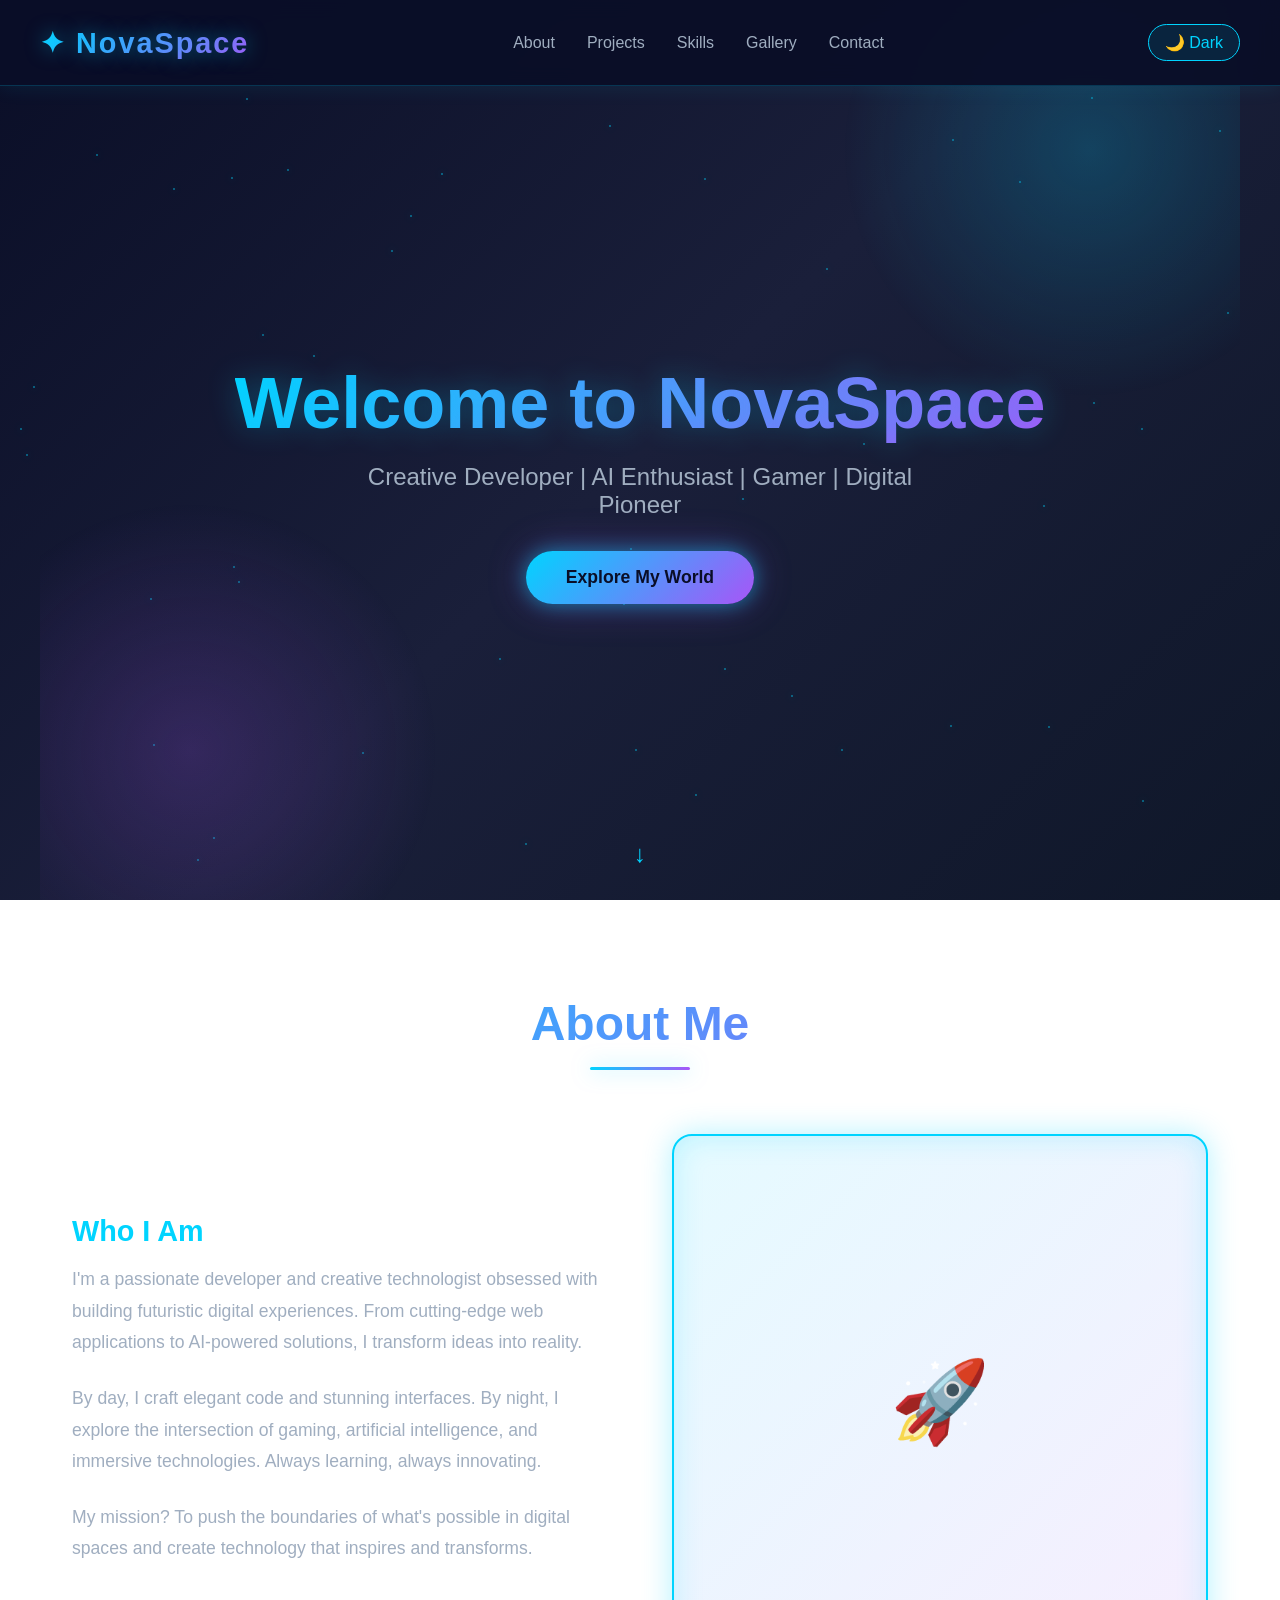
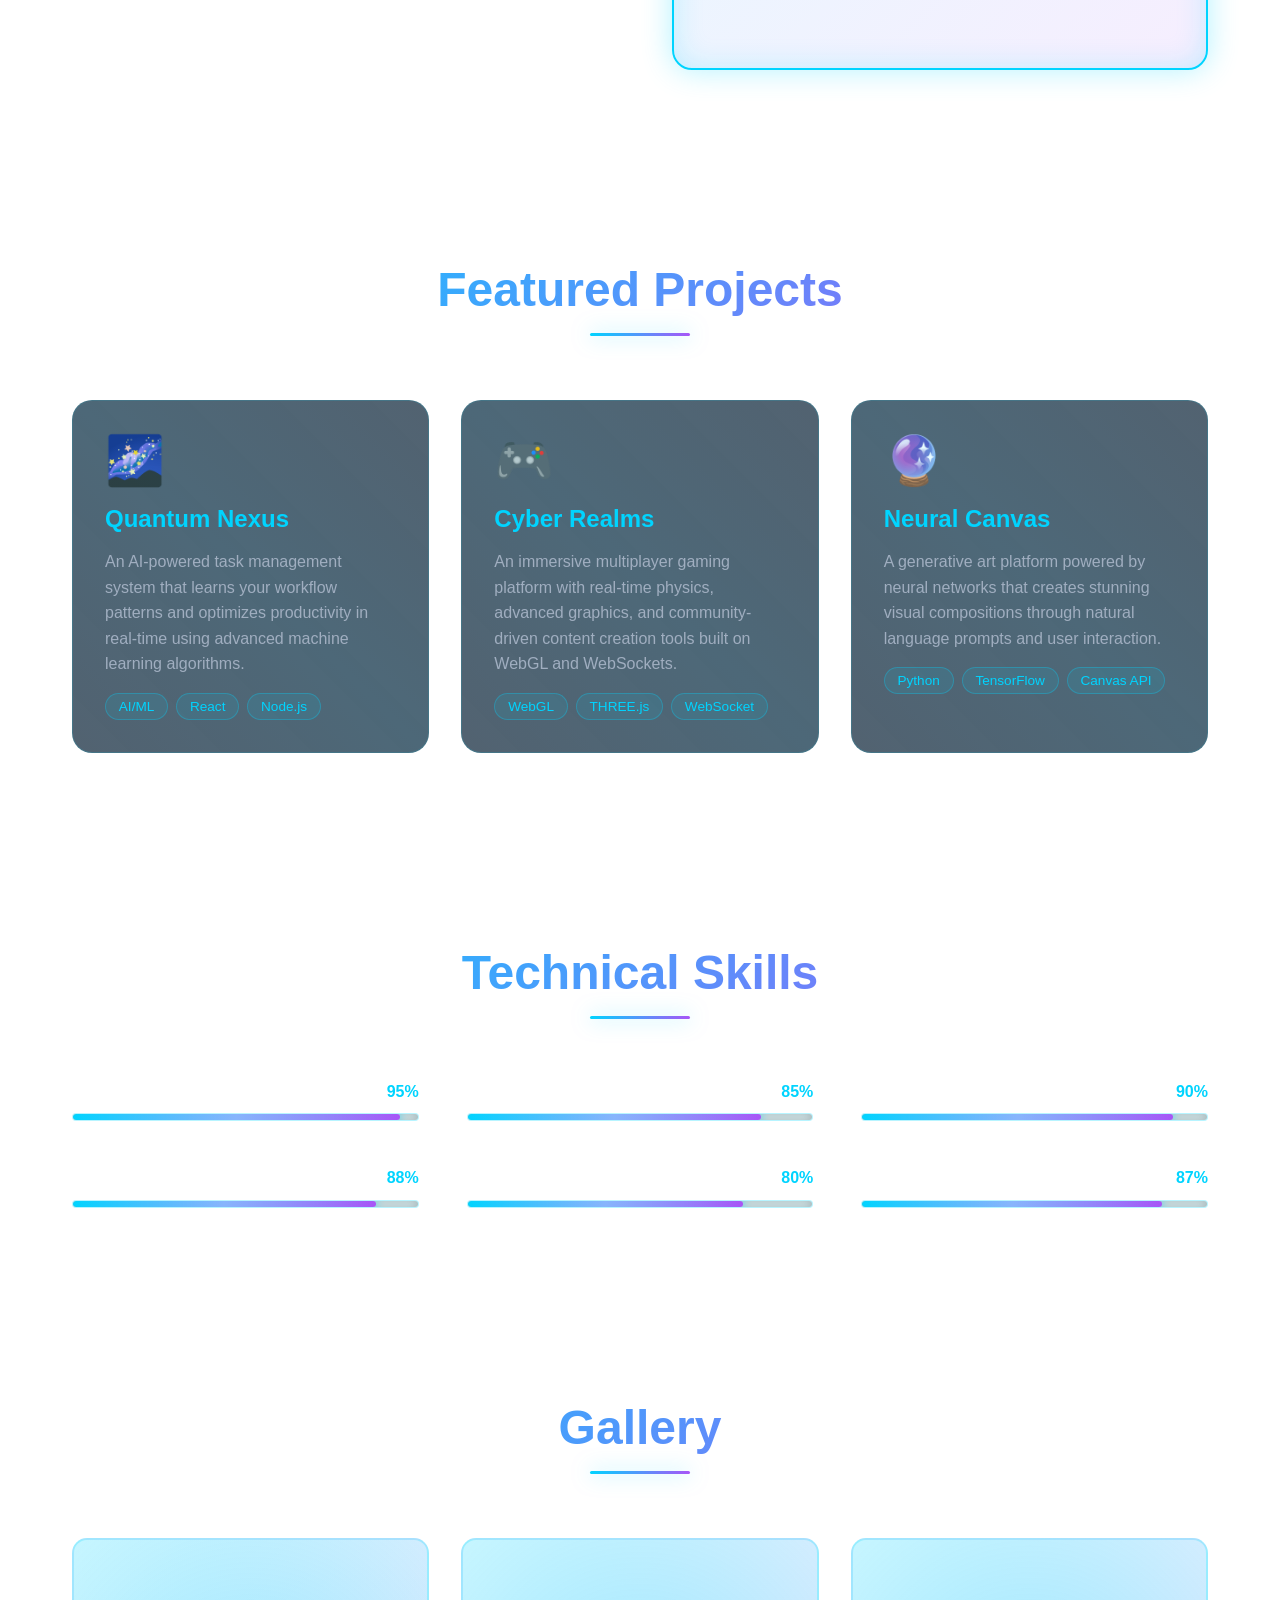
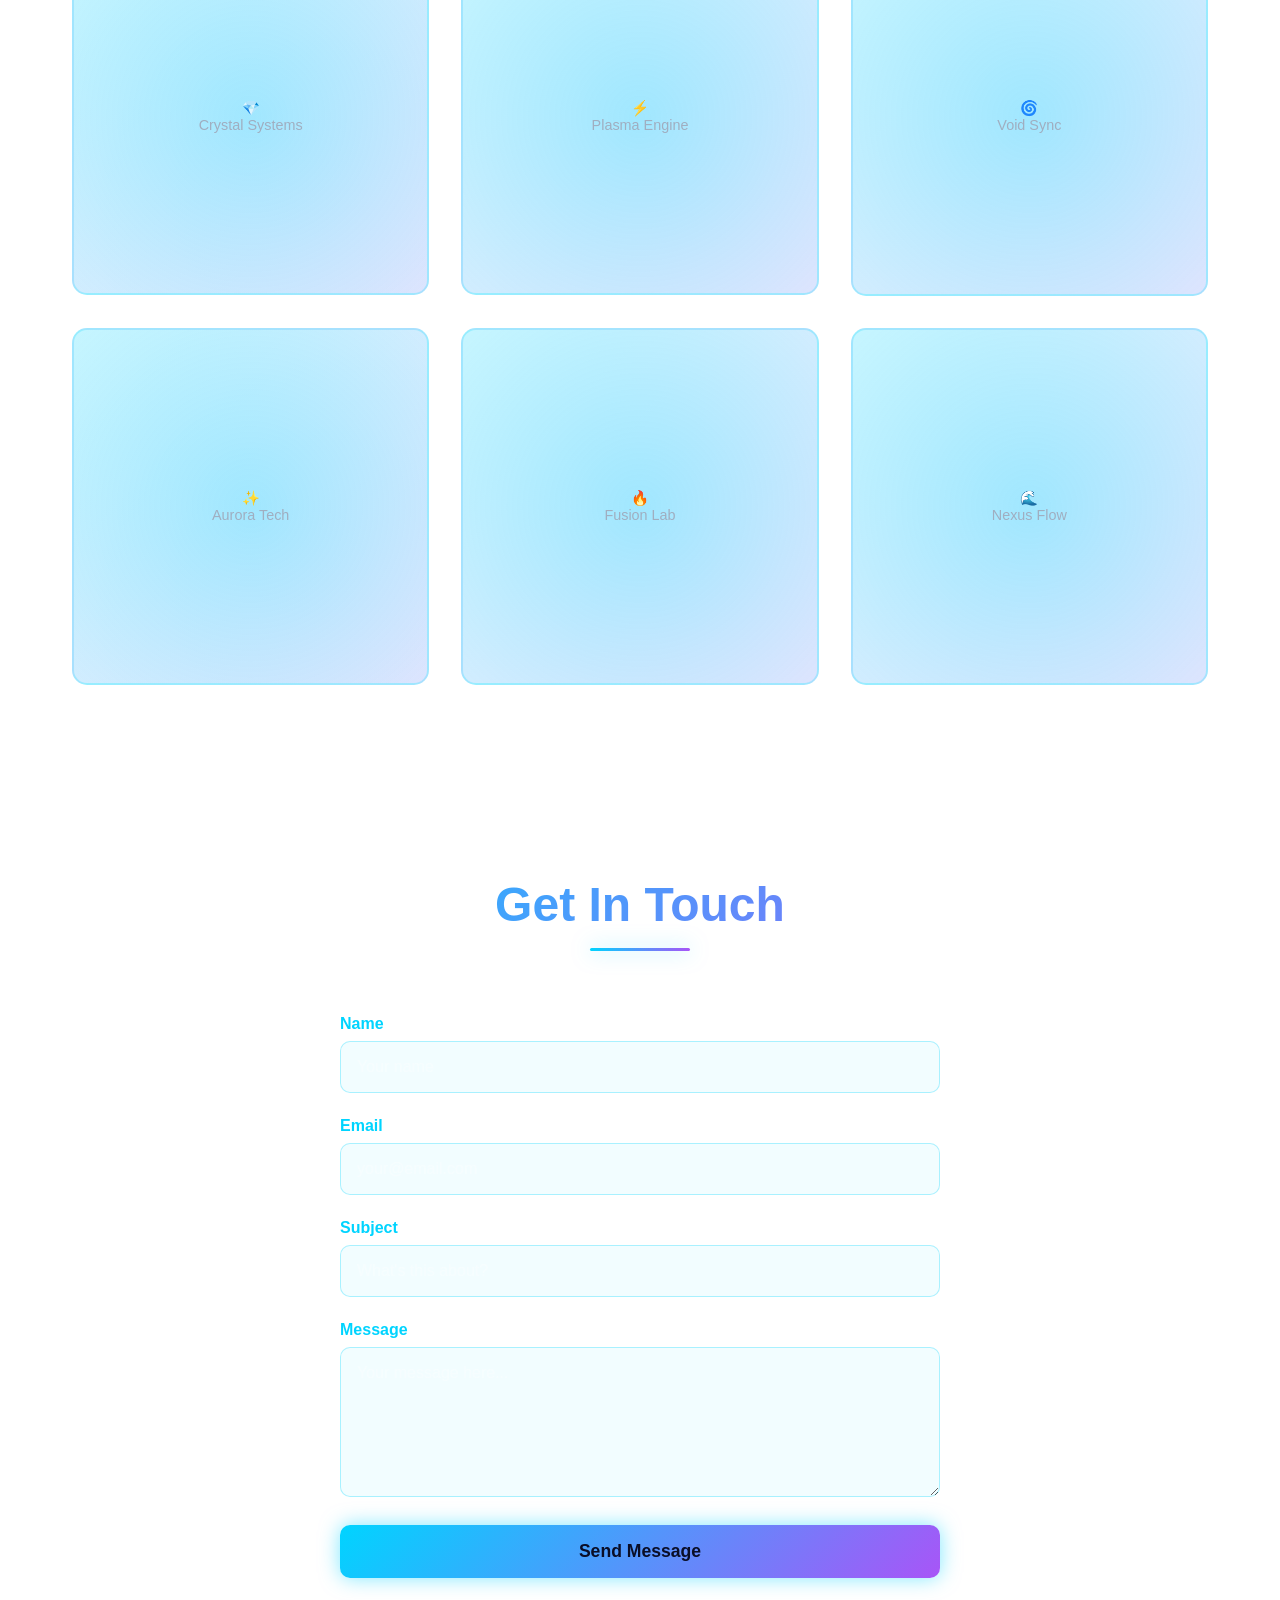
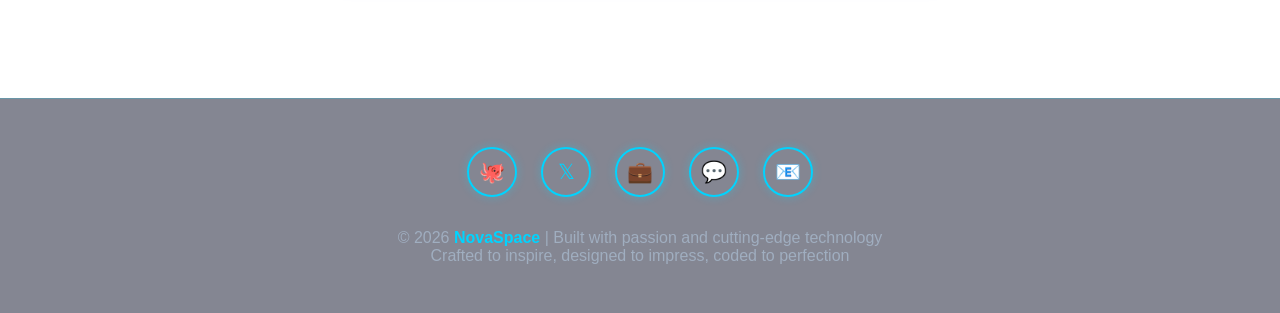
==== index.html @ 0c19a277 "Create NovaSpace - Modern Futuristic Personal Website" ====
<!DOCTYPE html>
<html lang="en">
<head>
    <meta charset="UTF-8">
    <meta name="viewport" content="width=device-width, initial-scale=1.0">
    <title>NovaSpace - Creative Developer & AI Enthusiast</title>
    <style>
        * {
            margin: 0;
            padding: 0;
            box-sizing: border-box;
        }

        :root {
            --primary-color: #00d4ff;
            --secondary-color: #a855f7;
            --dark-bg: #0a0e27;
            --card-bg: rgba(15, 23, 42, 0.7);
            --text-primary: #ffffff;
            --text-secondary: #a0aec0;
            --glow-primary: 0 0 20px rgba(0, 212, 255, 0.5);
            --glow-secondary: 0 0 20px rgba(168, 85, 247, 0.5);
        }

        html {
            scroll-behavior: smooth;
        }

        body {
            font-family: 'Segoe UI', Tahoma, Geneva, Verdana, sans-serif;
            background: linear-gradient(135deg, #0a0e27 0%, #1a1f3a 50%, #0f1729 100%);
            color: var(--text-primary);
            overflow-x: hidden;
            position: relative;
            background-attachment: fixed;
        }

        /* Animated Background Particles */
        .particles {
            position: fixed;
            width: 100%;
            height: 100%;
            top: 0;
            left: 0;
            pointer-events: none;
            z-index: 1;
            overflow: hidden;
        }

        .particle {
            position: absolute;
            width: 2px;
            height: 2px;
            background: var(--primary-color);
            border-radius: 50%;
            animation: float 20s infinite;
            opacity: 0.5;
            box-shadow: 0 0 10px var(--primary-color);
        }

        @keyframes float {
            0% {
                transform: translate(0, 0) rotate(0deg);
                opacity: 0;
            }
            10% {
                opacity: 0.5;
            }
            90% {
                opacity: 0.5;
            }
            100% {
                transform: translate(var(--tx), var(--ty)) rotate(360deg);
                opacity: 0;
            }
        }

        /* Main Content */
        main {
            position: relative;
            z-index: 2;
        }

        /* Navigation */
        nav {
            position: fixed;
            top: 0;
            width: 100%;
            background: rgba(10, 14, 39, 0.95);
            backdrop-filter: blur(10px);
            border-bottom: 1px solid rgba(0, 212, 255, 0.2);
            padding: 1.5rem 2rem;
            z-index: 1000;
            box-shadow: 0 0 20px rgba(0, 212, 255, 0.1);
        }

        .nav-container {
            max-width: 1200px;
            margin: 0 auto;
            display: flex;
            justify-content: space-between;
            align-items: center;
        }

        .logo {
            font-size: 1.8rem;
            font-weight: 700;
            background: linear-gradient(135deg, var(--primary-color), var(--secondary-color));
            -webkit-background-clip: text;
            -webkit-text-fill-color: transparent;
            background-clip: text;
            text-shadow: 0 0 20px rgba(0, 212, 255, 0.5);
            letter-spacing: 2px;
        }

        .nav-links {
            display: flex;
            gap: 2rem;
            list-style: none;
        }

        .nav-links a {
            color: var(--text-secondary);
            text-decoration: none;
            font-weight: 500;
            transition: all 0.3s ease;
            position: relative;
        }

        .nav-links a::after {
            content: '';
            position: absolute;
            bottom: -5px;
            left: 0;
            width: 0;
            height: 2px;
            background: linear-gradient(90deg, var(--primary-color), var(--secondary-color));
            transition: width 0.3s ease;
            box-shadow: var(--glow-primary);
        }

        .nav-links a:hover {
            color: var(--primary-color);
        }

        .nav-links a:hover::after {
            width: 100%;
        }

        .theme-toggle {
            background: rgba(0, 212, 255, 0.1);
            border: 1px solid var(--primary-color);
            color: var(--primary-color);
            padding: 0.5rem 1rem;
            border-radius: 50px;
            cursor: pointer;
            transition: all 0.3s ease;
            font-size: 1rem;
        }

        .theme-toggle:hover {
            background: var(--primary-color);
            color: var(--dark-bg);
            box-shadow: var(--glow-primary);
        }

        @media (max-width: 768px) {
            .nav-links {
                display: none;
            }

            nav {
                padding: 1rem;
            }

            .logo {
                font-size: 1.3rem;
            }
        }

        /* Hero Section */
        .hero {
            min-height: 100vh;
            display: flex;
            align-items: center;
            justify-content: center;
            text-align: center;
            padding: 6rem 2rem 2rem;
            position: relative;
            overflow: hidden;
        }

        .hero::before {
            content: '';
            position: absolute;
            width: 500px;
            height: 500px;
            background: radial-gradient(circle, rgba(0, 212, 255, 0.2) 0%, transparent 70%);
            border-radius: 50%;
            top: -100px;
            right: -100px;
            animation: pulse 4s ease-in-out infinite;
        }

        .hero::after {
            content: '';
            position: absolute;
            width: 500px;
            height: 500px;
            background: radial-gradient(circle, rgba(168, 85, 247, 0.2) 0%, transparent 70%);
            border-radius: 50%;
            bottom: -100px;
            left: -100px;
            animation: pulse 4s ease-in-out infinite 2s;
        }

        @keyframes pulse {
            0%, 100% {
                transform: scale(1);
                opacity: 0.5;
            }
            50% {
                transform: scale(1.1);
                opacity: 0.8;
            }
        }

        .hero-content {
            position: relative;
            z-index: 3;
            animation: slideDown 1s ease-out;
        }

        @keyframes slideDown {
            from {
                opacity: 0;
                transform: translateY(-50px);
            }
            to {
                opacity: 1;
                transform: translateY(0);
            }
        }

        .hero h1 {
            font-size: 4.5rem;
            font-weight: 900;
            margin-bottom: 1rem;
            line-height: 1.2;
            background: linear-gradient(135deg, var(--primary-color) 0%, var(--secondary-color) 100%);
            -webkit-background-clip: text;
            -webkit-text-fill-color: transparent;
            background-clip: text;
            text-shadow: 0 0 30px rgba(0, 212, 255, 0.3);
        }

        .hero p {
            font-size: 1.5rem;
            color: var(--text-secondary);
            margin-bottom: 2rem;
            max-width: 600px;
            margin-left: auto;
            margin-right: auto;
            animation: slideDown 1s ease-out 0.2s both;
        }

        .cta-button {
            display: inline-block;
            padding: 1rem 2.5rem;
            background: linear-gradient(135deg, var(--primary-color), var(--secondary-color));
            color: var(--dark-bg);
            text-decoration: none;
            border-radius: 50px;
            font-weight: 700;
            font-size: 1.1rem;
            cursor: pointer;
            border: none;
            transition: all 0.3s ease;
            box-shadow: 0 0 20px rgba(0, 212, 255, 0.5), 0 0 40px rgba(168, 85, 247, 0.3);
            animation: slideDown 1s ease-out 0.4s both;
            position: relative;
            overflow: hidden;
        }

        .cta-button::before {
            content: '';
            position: absolute;
            top: 0;
            left: -100%;
            width: 100%;
            height: 100%;
            background: linear-gradient(90deg, transparent, rgba(255, 255, 255, 0.3), transparent);
            transition: left 0.5s ease;
        }

        .cta-button:hover {
            transform: translateY(-3px);
            box-shadow: 0 0 30px rgba(0, 212, 255, 0.8), 0 0 60px rgba(168, 85, 247, 0.5);
        }

        .cta-button:hover::before {
            left: 100%;
        }

        .scroll-indicator {
            position: absolute;
            bottom: 2rem;
            left: 50%;
            transform: translateX(-50%);
            animation: bounce 2s infinite;
            color: var(--primary-color);
            font-size: 1.5rem;
        }

        @keyframes bounce {
            0%, 100% {
                transform: translateX(-50%) translateY(0);
            }
            50% {
                transform: translateX(-50%) translateY(-10px);
            }
        }

        @media (max-width: 768px) {
            .hero h1 {
                font-size: 2.5rem;
            }

            .hero p {
                font-size: 1.1rem;
            }
        }

        /* Section Styles */
        section {
            padding: 6rem 2rem;
            max-width: 1200px;
            margin: 0 auto;
            position: relative;
            z-index: 2;
        }

        .section-title {
            font-size: 3rem;
            text-align: center;
            margin-bottom: 4rem;
            background: linear-gradient(135deg, var(--primary-color), var(--secondary-color));
            -webkit-background-clip: text;
            -webkit-text-fill-color: transparent;
            background-clip: text;
            position: relative;
        }

        .section-title::after {
            content: '';
            display: block;
            width: 100px;
            height: 3px;
            background: linear-gradient(90deg, var(--primary-color), var(--secondary-color));
            margin: 1rem auto 0;
            border-radius: 2px;
            box-shadow: var(--glow-primary);
        }

        /* About Section */
        .about-content {
            display: grid;
            grid-template-columns: 1fr 1fr;
            gap: 4rem;
            align-items: center;
            animation: fadeIn 0.8s ease-out;
        }

        @keyframes fadeIn {
            from {
                opacity: 0;
            }
            to {
                opacity: 1;
            }
        }

        .about-text h3 {
            font-size: 1.8rem;
            margin-bottom: 1rem;
            color: var(--primary-color);
        }

        .about-text p {
            font-size: 1.1rem;
            line-height: 1.8;
            margin-bottom: 1.5rem;
            color: var(--text-secondary);
        }

        .about-image {
            width: 100%;
            aspect-ratio: 1;
            background: linear-gradient(135deg, rgba(0, 212, 255, 0.1), rgba(168, 85, 247, 0.1));
            border: 2px solid var(--primary-color);
            border-radius: 20px;
            display: flex;
            align-items: center;
            justify-content: center;
            font-size: 5rem;
            box-shadow: inset 0 0 30px rgba(0, 212, 255, 0.2), 0 0 30px rgba(0, 212, 255, 0.3);
            animation: float 3s ease-in-out infinite;
        }

        @media (max-width: 768px) {
            .about-content {
                grid-template-columns: 1fr;
                gap: 2rem;
            }

            .section-title {
                font-size: 2rem;
            }
        }

        /* Projects Section */
        .projects-grid {
            display: grid;
            grid-template-columns: repeat(auto-fit, minmax(320px, 1fr));
            gap: 2rem;
        }

        .project-card {
            background: var(--card-bg);
            border: 1px solid rgba(0, 212, 255, 0.2);
            border-radius: 20px;
            padding: 2rem;
            transition: all 0.3s ease;
            cursor: pointer;
            position: relative;
            overflow: hidden;
            backdrop-filter: blur(10px);
        }

        .project-card::before {
            content: '';
            position: absolute;
            top: -50%;
            left: -50%;
            width: 200%;
            height: 200%;
            background: linear-gradient(45deg, transparent, rgba(0, 212, 255, 0.1), transparent);
            animation: shine 3s infinite;
        }

        @keyframes shine {
            0% {
                transform: translate(-100%, -100%) rotate(45deg);
            }
            100% {
                transform: translate(100%, 100%) rotate(45deg);
            }
        }

        .project-card:hover {
            border-color: var(--primary-color);
            background: rgba(0, 212, 255, 0.05);
            transform: translateY(-10px);
            box-shadow: 0 20px 40px rgba(0, 212, 255, 0.2), inset 0 0 20px rgba(0, 212, 255, 0.1);
        }

        .project-icon {
            font-size: 3rem;
            margin-bottom: 1rem;
        }

        .project-card h3 {
            font-size: 1.5rem;
            margin-bottom: 1rem;
            color: var(--primary-color);
            position: relative;
            z-index: 2;
        }

        .project-card p {
            color: var(--text-secondary);
            line-height: 1.6;
            position: relative;
            z-index: 2;
            margin-bottom: 1rem;
        }

        .project-tech {
            display: flex;
            flex-wrap: wrap;
            gap: 0.5rem;
            position: relative;
            z-index: 2;
        }

        .tech-tag {
            background: rgba(0, 212, 255, 0.1);
            color: var(--primary-color);
            padding: 0.3rem 0.8rem;
            border-radius: 20px;
            font-size: 0.85rem;
            border: 1px solid rgba(0, 212, 255, 0.3);
        }

        /* Skills Section */
        .skills-content {
            display: grid;
            grid-template-columns: repeat(auto-fit, minmax(300px, 1fr));
            gap: 3rem;
        }

        .skill-group {
            position: relative;
        }

        .skill-name {
            display: flex;
            justify-content: space-between;
            margin-bottom: 0.8rem;
            font-weight: 600;
        }

        .skill-percentage {
            color: var(--primary-color);
            font-weight: 700;
        }

        .skill-bar {
            width: 100%;
            height: 8px;
            background: rgba(0, 212, 255, 0.1);
            border-radius: 10px;
            overflow: hidden;
            border: 1px solid rgba(0, 212, 255, 0.2);
            box-shadow: inset 0 0 10px rgba(0, 0, 0, 0.3);
        }

        .skill-progress {
            height: 100%;
            background: linear-gradient(90deg, var(--primary-color), var(--secondary-color));
            border-radius: 10px;
            width: 0;
            animation: fillSkill 2s ease-out forwards;
            box-shadow: 0 0 10px var(--primary-color);
            position: relative;
        }

        .skill-progress::after {
            content: '';
            position: absolute;
            top: 0;
            left: 0;
            right: 0;
            bottom: 0;
            background: linear-gradient(90deg, transparent, rgba(255, 255, 255, 0.3), transparent);
            animation: shimmer 2s infinite;
        }

        @keyframes fillSkill {
            from {
                width: 0;
            }
            to {
                width: var(--skill-width);
            }
        }

        @keyframes shimmer {
            0% {
                transform: translateX(-100%);
            }
            100% {
                transform: translateX(100%);
            }
        }

        /* Gallery Section */
        .gallery-grid {
            display: grid;
            grid-template-columns: repeat(auto-fit, minmax(280px, 1fr));
            gap: 2rem;
        }

        .gallery-item {
            aspect-ratio: 1;
            background: linear-gradient(135deg, rgba(0, 212, 255, 0.15), rgba(168, 85, 247, 0.15));
            border: 2px solid rgba(0, 212, 255, 0.3);
            border-radius: 15px;
            display: flex;
            align-items: center;
            justify-content: center;
            font-size: 4rem;
            cursor: pointer;
            transition: all 0.3s ease;
            overflow: hidden;
            position: relative;
        }

        .gallery-item::before {
            content: '';
            position: absolute;
            top: -50%;
            left: -50%;
            width: 200%;
            height: 200%;
            background: radial-gradient(circle, rgba(0, 212, 255, 0.3) 0%, transparent 70%);
            animation: rotate 8s linear infinite;
        }

        @keyframes rotate {
            0% {
                transform: rotate(0deg);
            }
            100% {
                transform: rotate(360deg);
            }
        }

        .gallery-item:hover {
            border-color: var(--primary-color);
            transform: scale(1.05);
            box-shadow: 0 0 30px rgba(0, 212, 255, 0.4), inset 0 0 20px rgba(0, 212, 255, 0.1);
        }

        .gallery-label {
            position: relative;
            z-index: 2;
            text-align: center;
            font-size: 0.9rem;
            color: var(--text-secondary);
        }

        /* Contact Section */
        .contact-container {
            max-width: 600px;
            margin: 0 auto;
        }

        .form-group {
            margin-bottom: 1.5rem;
            animation: slideIn 0.6s ease-out forwards;
            opacity: 0;
        }

        @keyframes slideIn {
            from {
                opacity: 0;
                transform: translateX(-20px);
            }
            to {
                opacity: 1;
                transform: translateX(0);
            }
        }

        .form-group:nth-child(1) { animation-delay: 0.1s; }
        .form-group:nth-child(2) { animation-delay: 0.2s; }
        .form-group:nth-child(3) { animation-delay: 0.3s; }
        .form-group:nth-child(4) { animation-delay: 0.4s; }
        .form-group:nth-child(5) { animation-delay: 0.5s; }

        label {
            display: block;
            margin-bottom: 0.5rem;
            color: var(--primary-color);
            font-weight: 600;
        }

        input,
        textarea {
            width: 100%;
            padding: 1rem;
            background: rgba(0, 212, 255, 0.05);
            border: 1px solid rgba(0, 212, 255, 0.3);
            border-radius: 10px;
            color: var(--text-primary);
            font-family: inherit;
            transition: all 0.3s ease;
            font-size: 1rem;
        }

        input::placeholder,
        textarea::placeholder {
            color: rgba(255, 255, 255, 0.3);
        }

        input:focus,
        textarea:focus {
            outline: none;
            background: rgba(0, 212, 255, 0.1);
            border-color: var(--primary-color);
            box-shadow: 0 0 20px rgba(0, 212, 255, 0.3);
        }

        textarea {
            resize: vertical;
            min-height: 150px;
        }

        .submit-btn {
            width: 100%;
            padding: 1rem;
            background: linear-gradient(135deg, var(--primary-color), var(--secondary-color));
            color: var(--dark-bg);
            border: none;
            border-radius: 10px;
            font-weight: 700;
            font-size: 1.1rem;
            cursor: pointer;
            transition: all 0.3s ease;
            box-shadow: 0 0 20px rgba(0, 212, 255, 0.5);
            animation: slideIn 0.6s ease-out 0.5s both;
        }

        .submit-btn:hover {
            transform: translateY(-2px);
            box-shadow: 0 0 30px rgba(0, 212, 255, 0.8), 0 0 60px rgba(168, 85, 247, 0.5);
        }

        .submit-btn:active {
            transform: translateY(0);
        }

        /* Footer */
        footer {
            border-top: 1px solid rgba(0, 212, 255, 0.2);
            padding: 3rem 2rem;
            text-align: center;
            background: rgba(10, 14, 39, 0.5);
            backdrop-filter: blur(10px);
            position: relative;
            z-index: 2;
        }

        .social-links {
            display: flex;
            justify-content: center;
            gap: 1.5rem;
            margin-bottom: 2rem;
        }

        .social-link {
            width: 50px;
            height: 50px;
            border: 2px solid var(--primary-color);
            border-radius: 50%;
            display: flex;
            align-items: center;
            justify-content: center;
            color: var(--primary-color);
            text-decoration: none;
            font-size: 1.3rem;
            transition: all 0.3s ease;
            box-shadow: 0 0 10px rgba(0, 212, 255, 0.3);
        }

        .social-link:hover {
            background: var(--primary-color);
            color: var(--dark-bg);
            transform: translateY(-5px);
            box-shadow: 0 0 20px rgba(0, 212, 255, 0.6);
        }

        .footer-text {
            color: var(--text-secondary);
            font-size: 1rem;
        }

        .footer-text strong {
            color: var(--primary-color);
        }

        /* Scroll Reveal Animation */
        .reveal {
            opacity: 0;
            transform: translateY(30px);
        }

        .reveal.active {
            opacity: 1;
            transform: translateY(0);
            transition: all 0.8s ease-out;
        }

        @media (max-width: 768px) {
            section {
                padding: 3rem 1.5rem;
            }

            .projects-grid {
                grid-template-columns: 1fr;
            }

            .skills-content {
                grid-template-columns: 1fr;
            }

            .gallery-grid {
                grid-template-columns: 1fr;
            }
        }
    </style>
</head>
<body>
    <!-- Animated Particles -->
    <div class="particles" id="particlesContainer"></div>

    <!-- Navigation -->
    <nav>
        <div class="nav-container">
            <div class="logo">✦ NovaSpace</div>
            <ul class="nav-links">
                <li><a href="#about">About</a></li>
                <li><a href="#projects">Projects</a></li>
                <li><a href="#skills">Skills</a></li>
                <li><a href="#gallery">Gallery</a></li>
                <li><a href="#contact">Contact</a></li>
            </ul>
            <button class="theme-toggle" id="themeToggle">🌙 Dark</button>
        </div>
    </nav>

    <main>
        <!-- Hero Section -->
        <section class="hero">
            <div class="hero-content">
                <h1>Welcome to NovaSpace</h1>
                <p>Creative Developer | AI Enthusiast | Gamer | Digital Pioneer</p>
                <button class="cta-button" onclick="document.getElementById('about').scrollIntoView()">
                    Explore My World
                </button>
            </div>
            <div class="scroll-indicator">↓</div>
        </section>

        <!-- About Section -->
        <section id="about" class="reveal">
            <h2 class="section-title">About Me</h2>
            <div class="about-content">
                <div class="about-text">
                    <h3>Who I Am</h3>
                    <p>
                        I'm a passionate developer and creative technologist obsessed with building futuristic digital experiences. 
                        From cutting-edge web applications to AI-powered solutions, I transform ideas into reality.
                    </p>
                    <p>
                        By day, I craft elegant code and stunning interfaces. By night, I explore the intersection of gaming, 
                        artificial intelligence, and immersive technologies. Always learning, always innovating.
                    </p>
                    <p>
                        My mission? To push the boundaries of what's possible in digital spaces and create technology that 
                        inspires and transforms.
                    </p>
                </div>
                <div class="about-image">🚀</div>
            </div>
        </section>

        <!-- Projects Section -->
        <section id="projects" class="reveal">
            <h2 class="section-title">Featured Projects</h2>
            <div class="projects-grid">
                <div class="project-card">
                    <div class="project-icon">🌌</div>
                    <h3>Quantum Nexus</h3>
                    <p>
                        An AI-powered task management system that learns your workflow patterns and 
                        optimizes productivity in real-time using advanced machine learning algorithms.
                    </p>
                    <div class="project-tech">
                        <span class="tech-tag">AI/ML</span>
                        <span class="tech-tag">React</span>
                        <span class="tech-tag">Node.js</span>
                    </div>
                </div>

                <div class="project-card">
                    <div class="project-icon">🎮</div>
                    <h3>Cyber Realms</h3>
                    <p>
                        An immersive multiplayer gaming platform with real-time physics, advanced graphics, 
                        and community-driven content creation tools built on WebGL and WebSockets.
                    </p>
                    <div class="project-tech">
                        <span class="tech-tag">WebGL</span>
                        <span class="tech-tag">THREE.js</span>
                        <span class="tech-tag">WebSocket</span>
                    </div>
                </div>

                <div class="project-card">
                    <div class="project-icon">🔮</div>
                    <h3>Neural Canvas</h3>
                    <p>
                        A generative art platform powered by neural networks that creates stunning visual 
                        compositions through natural language prompts and user interaction.
                    </p>
                    <div class="project-tech">
                        <span class="tech-tag">Python</span>
                        <span class="tech-tag">TensorFlow</span>
                        <span class="tech-tag">Canvas API</span>
                    </div>
                </div>
            </div>
        </section>

        <!-- Skills Section -->
        <section id="skills" class="reveal">
            <h2 class="section-title">Technical Skills</h2>
            <div class="skills-content">
                <div class="skill-group">
                    <div class="skill-name">
                        <span>Web Development</span>
                        <span class="skill-percentage">95%</span>
                    </div>
                    <div class="skill-bar">
                        <div class="skill-progress" style="--skill-width: 95%;"></div>
                    </div>
                </div>

                <div class="skill-group">
                    <div class="skill-name">
                        <span>AI & Machine Learning</span>
                        <span class="skill-percentage">85%</span>
                    </div>
                    <div class="skill-bar">
                        <div class="skill-progress" style="--skill-width: 85%;"></div>
                    </div>
                </div>

                <div class="skill-group">
                    <div class="skill-name">
                        <span>UI/UX Design</span>
                        <span class="skill-percentage">90%</span>
                    </div>
                    <div class="skill-bar">
                        <div class="skill-progress" style="--skill-width: 90%;"></div>
                    </div>
                </div>

                <div class="skill-group">
                    <div class="skill-name">
                        <span>Backend Architecture</span>
                        <span class="skill-percentage">88%</span>
                    </div>
                    <div class="skill-bar">
                        <div class="skill-progress" style="--skill-width: 88%;"></div>
                    </div>
                </div>

                <div class="skill-group">
                    <div class="skill-name">
                        <span>Game Development</span>
                        <span class="skill-percentage">80%</span>
                    </div>
                    <div class="skill-bar">
                        <div class="skill-progress" style="--skill-width: 80%;"></div>
                    </div>
                </div>

                <div class="skill-group">
                    <div class="skill-name">
                        <span>Cloud & DevOps</span>
                        <span class="skill-percentage">87%</span>
                    </div>
                    <div class="skill-bar">
                        <div class="skill-progress" style="--skill-width: 87%;"></div>
                    </div>
                </div>
            </div>
        </section>

        <!-- Gallery Section -->
        <section id="gallery" class="reveal">
            <h2 class="section-title">Gallery</h2>
            <div class="gallery-grid">
                <div class="gallery-item">
                    <div class="gallery-label">💎<br>Crystal Systems</div>
                </div>
                <div class="gallery-item">
                    <div class="gallery-label">⚡<br>Plasma Engine</div>
                </div>
                <div class="gallery-item">
                    <div class="gallery-label">🌀<br>Void Sync</div>
                </div>
                <div class="gallery-item">
                    <div class="gallery-label">✨<br>Aurora Tech</div>
                </div>
                <div class="gallery-item">
                    <div class="gallery-label">🔥<br>Fusion Lab</div>
                </div>
                <div class="gallery-item">
                    <div class="gallery-label">🌊<br>Nexus Flow</div>
                </div>
            </div>
        </section>

        <!-- Contact Section -->
        <section id="contact" class="reveal">
            <h2 class="section-title">Get In Touch</h2>
            <div class="contact-container">
                <form onsubmit="handleSubmit(event)">
                    <div class="form-group">
                        <label for="name">Name</label>
                        <input type="text" id="name" name="name" placeholder="Your name" required>
                    </div>

                    <div class="form-group">
                        <label for="email">Email</label>
                        <input type="email" id="email" name="email" placeholder="your@email.com" required>
                    </div>

                    <div class="form-group">
                        <label for="subject">Subject</label>
                        <input type="text" id="subject" name="subject" placeholder="What's this about?" required>
                    </div>

                    <div class="form-group">
                        <label for="message">Message</label>
                        <textarea id="message" name="message" placeholder="Your message here..." required></textarea>
                    </div>

                    <div class="form-group">
                        <button type="submit" class="submit-btn">Send Message</button>
                    </div>
                </form>
            </div>
        </section>
    </main>

    <!-- Footer -->
    <footer>
        <div class="social-links">
            <a href="#" class="social-link" title="GitHub">🐙</a>
            <a href="#" class="social-link" title="Twitter">𝕏</a>
            <a href="#" class="social-link" title="LinkedIn">💼</a>
            <a href="#" class="social-link" title="Discord">💬</a>
            <a href="#" class="social-link" title="Email">📧</a>
        </div>
        <div class="footer-text">
            <p>© 2026 <strong>NovaSpace</strong> | Built with passion and cutting-edge technology</p>
            <p>Crafted to inspire, designed to impress, coded to perfection</p>
        </div>
    </footer>

    <script>
        // Generate floating particles
        function generateParticles() {
            const container = document.getElementById('particlesContainer');
            const particleCount = Math.min(50, Math.floor(window.innerWidth / 20));

            for (let i = 0; i < particleCount; i++) {
                const particle = document.createElement('div');
                particle.className = 'particle';

                const x = Math.random() * window.innerWidth;
                const y = Math.random() * window.innerHeight;
                const tx = (Math.random() - 0.5) * window.innerWidth;
                const ty = (Math.random() - 0.5) * window.innerHeight;
                const delay = Math.random() * 20;
                const duration = 20 + Math.random() * 10;

                particle.style.left = x + 'px';
                particle.style.top = y + 'px';
                particle.style.setProperty('--tx', tx + 'px');
                particle.style.setProperty('--ty', ty + 'px');
                particle.style.animation = `float ${duration}s infinite ${delay}s linear`;

                container.appendChild(particle);
            }
        }

        // Scroll reveal animation
        const observerOptions = {
            threshold: 0.1,
            rootMargin: '0px 0px -50px 0px'
        };

        const observer = new IntersectionObserver((entries) => {
            entries.forEach(entry => {
                if (entry.isIntersecting) {
                    entry.target.classList.add('active');
                    observer.unobserve(entry.target);
                }
            });
        }, observerOptions);

        document.querySelectorAll('.reveal').forEach(el => {
            observer.observe(el);
        });

        // Theme toggle
        const themeToggle = document.getElementById('themeToggle');
        let isDarkMode = true;

        themeToggle.addEventListener('click', () => {
            isDarkMode = !isDarkMode;
            document.body.style.filter = isDarkMode ? 'brightness(1)' : 'brightness(0.9)';
            themeToggle.textContent = isDarkMode ? '🌙 Dark' : '☀️ Light';
        });

        // Form submission
        function handleSubmit(event) {
            event.preventDefault();

            const name = document.getElementById('name').value;
            const email = document.getElementById('email').value;
            const subject = document.getElementById('subject').value;
            const message = document.getElementById('message').value;

            // Show confirmation (in production, this would send to a backend)
            alert(`Thank you ${name}! Your message has been received. I'll get back to you at ${email} soon!`);

            // Reset form
            event.target.reset();
        }

        // Smooth scroll enhancement
        document.querySelectorAll('a[href^="#"]').forEach(anchor => {
            anchor.addEventListener('click', function (e) {
                e.preventDefault();
                const target = document.querySelector(this.getAttribute('href'));
                if (target) {
                    target.scrollIntoView({
                        behavior: 'smooth',
                        block: 'start'
                    });
                }
            });
        });

        // Initialize on load
        window.addEventListener('load', () => {
            generateParticles();
        });

        // Regenerate particles on resize
        let resizeTimer;
        window.addEventListener('resize', () => {
            clearTimeout(resizeTimer);
            resizeTimer = setTimeout(() => {
                document.getElementById('particlesContainer').innerHTML = '';
                generateParticles();
            }, 250);
        });

        // Animate skill bars on scroll
        const skillBars = document.querySelectorAll('.skill-progress');
        const skillObserver = new IntersectionObserver((entries) => {
            entries.forEach(entry => {
                if (entry.isIntersecting) {
                    entry.target.style.animation = 'fillSkill 2s ease-out forwards';
                    skillObserver.unobserve(entry.target);
                }
            });
        }, { threshold: 0.5 });

        skillBars.forEach(bar => {
            skillObserver.observe(bar);
        });

        // Navbar background on scroll
        window.addEventListener('scroll', () => {
            const nav = document.querySelector('nav');
            if (window.scrollY > 50) {
                nav.style.background = 'rgba(10, 14, 39, 0.98)';
                nav.style.borderBottom = '1px solid rgba(0, 212, 255, 0.3)';
            } else {
                nav.style.background = 'rgba(10, 14, 39, 0.95)';
                nav.style.borderBottom = '1px solid rgba(0, 212, 255, 0.2)';
            }
        });
    </script>
</body>
</html>
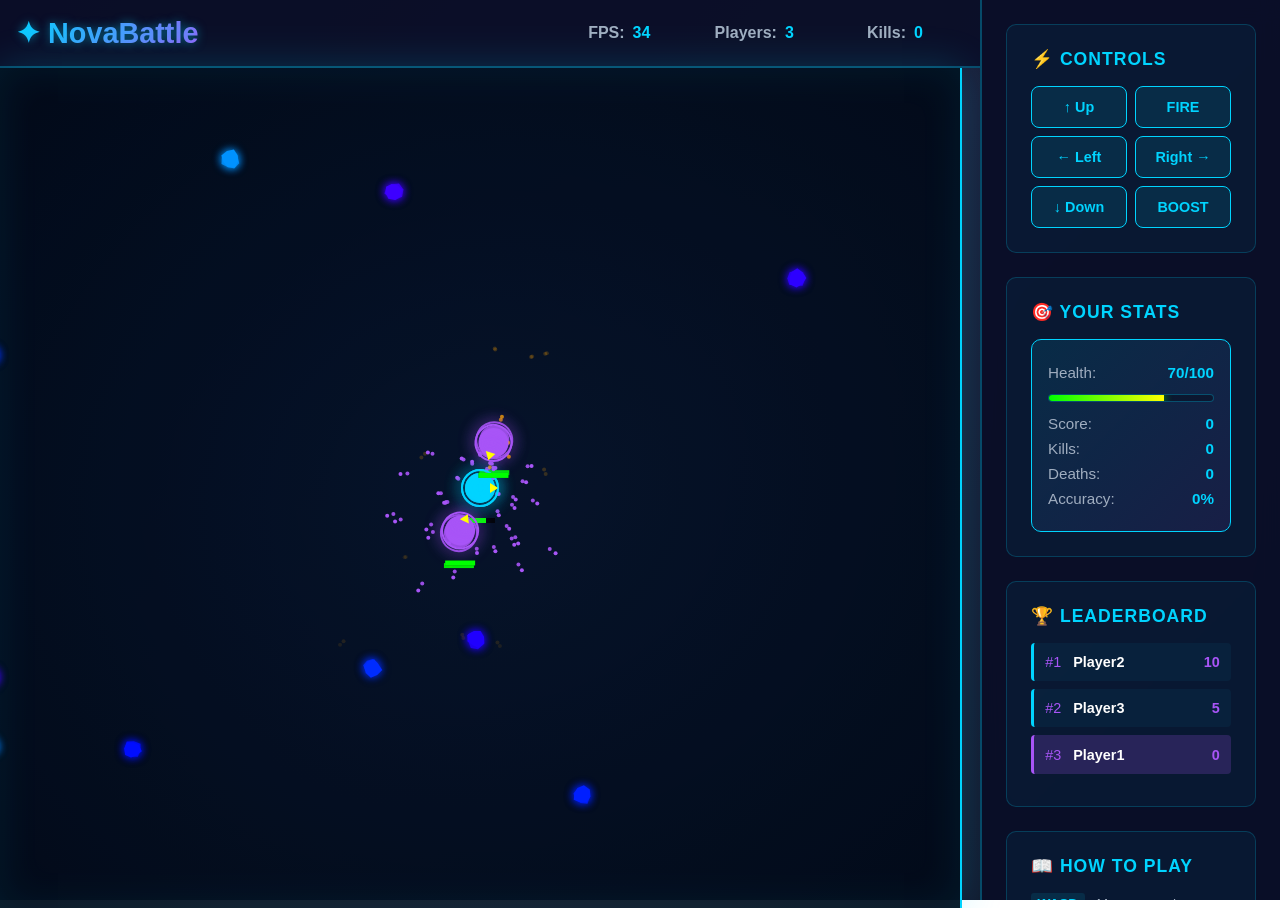
==== commit 19e2ddfc: "Transform into 2D multiplayer game - NovaBattle" ====
--- a/index.html
+++ b/index.html
@@ -3,7 +3,7 @@
 <head>
     <meta charset="UTF-8">
     <meta name="viewport" content="width=device-width, initial-scale=1.0">
-    <title>NovaSpace - Creative Developer & AI Enthusiast</title>
+    <title>NovaBattle - 2D Multiplayer Game</title>
     <style>
         * {
             margin: 0;
@@ -15,1161 +15,1076 @@
             --primary-color: #00d4ff;
             --secondary-color: #a855f7;
             --dark-bg: #0a0e27;
-            --card-bg: rgba(15, 23, 42, 0.7);
             --text-primary: #ffffff;
             --text-secondary: #a0aec0;
-            --glow-primary: 0 0 20px rgba(0, 212, 255, 0.5);
-            --glow-secondary: 0 0 20px rgba(168, 85, 247, 0.5);
-        }
-
-        html {
-            scroll-behavior: smooth;
         }
 
         body {
             font-family: 'Segoe UI', Tahoma, Geneva, Verdana, sans-serif;
             background: linear-gradient(135deg, #0a0e27 0%, #1a1f3a 50%, #0f1729 100%);
             color: var(--text-primary);
-            overflow-x: hidden;
-            position: relative;
+            overflow: hidden;
+            display: flex;
+            height: 100vh;
             background-attachment: fixed;
         }
 
-        /* Animated Background Particles */
-        .particles {
-            position: fixed;
+        /* Game Container */
+        .game-container {
+            display: flex;
             width: 100%;
             height: 100%;
-            top: 0;
-            left: 0;
-            pointer-events: none;
-            z-index: 1;
-            overflow: hidden;
-        }
-
-        .particle {
-            position: absolute;
-            width: 2px;
-            height: 2px;
-            background: var(--primary-color);
-            border-radius: 50%;
-            animation: float 20s infinite;
-            opacity: 0.5;
-            box-shadow: 0 0 10px var(--primary-color);
-        }
-
-        @keyframes float {
-            0% {
-                transform: translate(0, 0) rotate(0deg);
-                opacity: 0;
-            }
-            10% {
-                opacity: 0.5;
-            }
-            90% {
-                opacity: 0.5;
-            }
-            100% {
-                transform: translate(var(--tx), var(--ty)) rotate(360deg);
-                opacity: 0;
-            }
-        }
-
-        /* Main Content */
-        main {
+            gap: 0;
+        }
+
+        /* Game Canvas Area */
+        .game-area {
+            flex: 1;
+            display: flex;
+            flex-direction: column;
             position: relative;
-            z-index: 2;
-        }
-
-        /* Navigation */
-        nav {
-            position: fixed;
-            top: 0;
-            width: 100%;
-            background: rgba(10, 14, 39, 0.95);
-            backdrop-filter: blur(10px);
-            border-bottom: 1px solid rgba(0, 212, 255, 0.2);
-            padding: 1.5rem 2rem;
-            z-index: 1000;
-            box-shadow: 0 0 20px rgba(0, 212, 255, 0.1);
-        }
-
-        .nav-container {
-            max-width: 1200px;
-            margin: 0 auto;
+        }
+
+        canvas {
+            display: block;
+            background: radial-gradient(ellipse at center, rgba(0, 20, 40, 0.8) 0%, rgba(0, 10, 20, 0.95) 100%);
+            border-right: 2px solid var(--primary-color);
+            box-shadow: inset 0 0 40px rgba(0, 212, 255, 0.1), 0 0 40px rgba(0, 212, 255, 0.2);
+            flex: 1;
+        }
+
+        .game-header {
+            padding: 1rem;
+            border-bottom: 2px solid rgba(0, 212, 255, 0.3);
+            background: rgba(10, 14, 39, 0.9);
             display: flex;
             justify-content: space-between;
             align-items: center;
-        }
-
-        .logo {
+            font-weight: 700;
+        }
+
+        .game-title {
             font-size: 1.8rem;
-            font-weight: 700;
             background: linear-gradient(135deg, var(--primary-color), var(--secondary-color));
             -webkit-background-clip: text;
             -webkit-text-fill-color: transparent;
             background-clip: text;
-            text-shadow: 0 0 20px rgba(0, 212, 255, 0.5);
-            letter-spacing: 2px;
-        }
-
-        .nav-links {
+            text-shadow: 0 0 10px rgba(0, 212, 255, 0.5);
+        }
+
+        .game-stats {
             display: flex;
             gap: 2rem;
-            list-style: none;
-        }
-
-        .nav-links a {
+            font-size: 1rem;
+        }
+
+        .stat {
+            display: flex;
+            align-items: center;
+            gap: 0.5rem;
+        }
+
+        .stat-label {
             color: var(--text-secondary);
-            text-decoration: none;
-            font-weight: 500;
-            transition: all 0.3s ease;
-            position: relative;
-        }
-
-        .nav-links a::after {
-            content: '';
-            position: absolute;
-            bottom: -5px;
-            left: 0;
-            width: 0;
-            height: 2px;
-            background: linear-gradient(90deg, var(--primary-color), var(--secondary-color));
-            transition: width 0.3s ease;
-            box-shadow: var(--glow-primary);
-        }
-
-        .nav-links a:hover {
+        }
+
+        .stat-value {
             color: var(--primary-color);
-        }
-
-        .nav-links a:hover::after {
-            width: 100%;
-        }
-
-        .theme-toggle {
+            font-weight: 700;
+            min-width: 50px;
+        }
+
+        /* Sidebar */
+        .sidebar {
+            width: 300px;
+            background: rgba(10, 14, 39, 0.95);
+            border-left: 2px solid rgba(0, 212, 255, 0.3);
+            backdrop-filter: blur(10px);
+            display: flex;
+            flex-direction: column;
+            padding: 1.5rem;
+            gap: 1.5rem;
+            overflow-y: auto;
+        }
+
+        .sidebar-section {
+            border: 1px solid rgba(0, 212, 255, 0.2);
+            border-radius: 10px;
+            padding: 1.5rem;
+            background: rgba(0, 212, 255, 0.05);
+        }
+
+        .sidebar-title {
+            font-size: 1.1rem;
+            color: var(--primary-color);
+            margin-bottom: 1rem;
+            font-weight: 700;
+            text-transform: uppercase;
+            letter-spacing: 1px;
+        }
+
+        /* Controls */
+        .controls {
+            display: grid;
+            grid-template-columns: 1fr 1fr;
+            gap: 0.5rem;
+        }
+
+        .control-btn {
+            padding: 0.75rem;
             background: rgba(0, 212, 255, 0.1);
             border: 1px solid var(--primary-color);
             color: var(--primary-color);
-            padding: 0.5rem 1rem;
-            border-radius: 50px;
+            border-radius: 8px;
             cursor: pointer;
+            font-weight: 600;
             transition: all 0.3s ease;
-            font-size: 1rem;
-        }
-
-        .theme-toggle:hover {
+            font-size: 0.9rem;
+        }
+
+        .control-btn:hover {
             background: var(--primary-color);
             color: var(--dark-bg);
-            box-shadow: var(--glow-primary);
-        }
-
-        @media (max-width: 768px) {
-            .nav-links {
-                display: none;
-            }
-
-            nav {
-                padding: 1rem;
-            }
-
-            .logo {
-                font-size: 1.3rem;
-            }
-        }
-
-        /* Hero Section */
-        .hero {
-            min-height: 100vh;
+            box-shadow: 0 0 15px var(--primary-color);
+            transform: translateY(-2px);
+        }
+
+        .control-btn.active {
+            background: var(--secondary-color);
+            border-color: var(--secondary-color);
+            color: white;
+        }
+
+        /* Player Info */
+        .player-info {
+            background: linear-gradient(135deg, rgba(0, 212, 255, 0.1), rgba(168, 85, 247, 0.1));
+            border: 1px solid var(--primary-color);
+            border-radius: 10px;
+            padding: 1rem;
+        }
+
+        .health-bar {
             display: flex;
-            align-items: center;
-            justify-content: center;
-            text-align: center;
-            padding: 6rem 2rem 2rem;
-            position: relative;
+            gap: 0.5rem;
+            margin: 0.8rem 0;
+        }
+
+        .health-segment {
+            flex: 1;
+            height: 8px;
+            background: rgba(0, 0, 0, 0.3);
+            border: 1px solid rgba(0, 212, 255, 0.3);
+            border-radius: 4px;
             overflow: hidden;
         }
 
-        .hero::before {
-            content: '';
+        .health-fill {
+            height: 100%;
+            background: linear-gradient(90deg, #00ff00, #ffff00);
+            width: 100%;
+            box-shadow: 0 0 8px #00ff00;
+        }
+
+        .damage {
+            background: linear-gradient(90deg, #ff4444, #ff0000);
+            box-shadow: 0 0 8px #ff0000;
+        }
+
+        .info-row {
+            display: flex;
+            justify-content: space-between;
+            margin: 0.5rem 0;
+            font-size: 0.95rem;
+        }
+
+        .info-label {
+            color: var(--text-secondary);
+        }
+
+        .info-value {
+            color: var(--primary-color);
+            font-weight: 600;
+        }
+
+        /* Leaderboard */
+        .leaderboard {
+            flex: 1;
+            overflow-y: auto;
+        }
+
+        .player-entry {
+            display: flex;
+            justify-content: space-between;
+            padding: 0.7rem;
+            margin-bottom: 0.5rem;
+            background: rgba(0, 212, 255, 0.05);
+            border-left: 3px solid var(--primary-color);
+            border-radius: 4px;
+            font-size: 0.9rem;
+            transition: all 0.3s ease;
+        }
+
+        .player-entry:hover {
+            background: rgba(0, 212, 255, 0.1);
+            transform: translateX(5px);
+        }
+
+        .player-entry.current {
+            background: rgba(168, 85, 247, 0.2);
+            border-left-color: var(--secondary-color);
+        }
+
+        .player-name {
+            font-weight: 600;
+            color: var(--text-primary);
+        }
+
+        .player-score {
+            color: var(--secondary-color);
+            font-weight: 700;
+        }
+
+        /* Instructions */
+        .instructions {
+            font-size: 0.85rem;
+            color: var(--text-secondary);
+            line-height: 1.6;
+        }
+
+        .key {
+            background: rgba(0, 212, 255, 0.1);
+            padding: 0.2rem 0.4rem;
+            border-radius: 3px;
+            color: var(--primary-color);
+            font-weight: 600;
+        }
+
+        .instruction-item {
+            margin-bottom: 0.5rem;
+        }
+
+        /* Status Messages */
+        .status-message {
             position: absolute;
-            width: 500px;
-            height: 500px;
-            background: radial-gradient(circle, rgba(0, 212, 255, 0.2) 0%, transparent 70%);
-            border-radius: 50%;
-            top: -100px;
-            right: -100px;
-            animation: pulse 4s ease-in-out infinite;
-        }
-
-        .hero::after {
-            content: '';
-            position: absolute;
-            width: 500px;
-            height: 500px;
-            background: radial-gradient(circle, rgba(168, 85, 247, 0.2) 0%, transparent 70%);
-            border-radius: 50%;
-            bottom: -100px;
-            left: -100px;
-            animation: pulse 4s ease-in-out infinite 2s;
-        }
-
-        @keyframes pulse {
-            0%, 100% {
-                transform: scale(1);
-                opacity: 0.5;
-            }
-            50% {
-                transform: scale(1.1);
-                opacity: 0.8;
-            }
-        }
-
-        .hero-content {
-            position: relative;
-            z-index: 3;
-            animation: slideDown 1s ease-out;
+            top: 80px;
+            left: 50%;
+            transform: translateX(-50%);
+            background: rgba(0, 212, 255, 0.9);
+            color: var(--dark-bg);
+            padding: 1rem 2rem;
+            border-radius: 10px;
+            font-weight: 700;
+            font-size: 1.2rem;
+            z-index: 100;
+            animation: slideDown 0.5s ease-out, slideUp 0.5s ease-in 2.5s;
+            pointer-events: none;
+            text-shadow: 0 0 10px rgba(0, 212, 255, 0.5);
         }
 
         @keyframes slideDown {
             from {
                 opacity: 0;
-                transform: translateY(-50px);
+                transform: translateX(-50%) translateY(-20px);
             }
             to {
                 opacity: 1;
-                transform: translateY(0);
-            }
-        }
-
-        .hero h1 {
-            font-size: 4.5rem;
-            font-weight: 900;
-            margin-bottom: 1rem;
-            line-height: 1.2;
-            background: linear-gradient(135deg, var(--primary-color) 0%, var(--secondary-color) 100%);
-            -webkit-background-clip: text;
-            -webkit-text-fill-color: transparent;
-            background-clip: text;
-            text-shadow: 0 0 30px rgba(0, 212, 255, 0.3);
-        }
-
-        .hero p {
-            font-size: 1.5rem;
-            color: var(--text-secondary);
-            margin-bottom: 2rem;
-            max-width: 600px;
-            margin-left: auto;
-            margin-right: auto;
-            animation: slideDown 1s ease-out 0.2s both;
-        }
-
-        .cta-button {
-            display: inline-block;
-            padding: 1rem 2.5rem;
-            background: linear-gradient(135deg, var(--primary-color), var(--secondary-color));
-            color: var(--dark-bg);
-            text-decoration: none;
-            border-radius: 50px;
-            font-weight: 700;
-            font-size: 1.1rem;
-            cursor: pointer;
-            border: none;
-            transition: all 0.3s ease;
-            box-shadow: 0 0 20px rgba(0, 212, 255, 0.5), 0 0 40px rgba(168, 85, 247, 0.3);
-            animation: slideDown 1s ease-out 0.4s both;
-            position: relative;
-            overflow: hidden;
-        }
-
-        .cta-button::before {
-            content: '';
-            position: absolute;
-            top: 0;
-            left: -100%;
-            width: 100%;
-            height: 100%;
-            background: linear-gradient(90deg, transparent, rgba(255, 255, 255, 0.3), transparent);
-            transition: left 0.5s ease;
-        }
-
-        .cta-button:hover {
-            transform: translateY(-3px);
-            box-shadow: 0 0 30px rgba(0, 212, 255, 0.8), 0 0 60px rgba(168, 85, 247, 0.5);
-        }
-
-        .cta-button:hover::before {
-            left: 100%;
-        }
-
-        .scroll-indicator {
-            position: absolute;
-            bottom: 2rem;
-            left: 50%;
-            transform: translateX(-50%);
-            animation: bounce 2s infinite;
-            color: var(--primary-color);
-            font-size: 1.5rem;
-        }
-
-        @keyframes bounce {
-            0%, 100% {
                 transform: translateX(-50%) translateY(0);
             }
-            50% {
-                transform: translateX(-50%) translateY(-10px);
-            }
-        }
-
+        }
+
+        @keyframes slideUp {
+            from {
+                opacity: 1;
+                transform: translateX(-50%) translateY(0);
+            }
+            to {
+                opacity: 0;
+                transform: translateX(-50%) translateY(-20px);
+            }
+        }
+
+        /* Scrollbar styling */
+        .sidebar::-webkit-scrollbar,
+        .leaderboard::-webkit-scrollbar {
+            width: 6px;
+        }
+
+        .sidebar::-webkit-scrollbar-track,
+        .leaderboard::-webkit-scrollbar-track {
+            background: rgba(0, 212, 255, 0.05);
+            border-radius: 10px;
+        }
+
+        .sidebar::-webkit-scrollbar-thumb,
+        .leaderboard::-webkit-scrollbar-thumb {
+            background: var(--primary-color);
+            border-radius: 10px;
+        }
+
+        /* Mobile responsive */
         @media (max-width: 768px) {
-            .hero h1 {
-                font-size: 2.5rem;
-            }
-
-            .hero p {
-                font-size: 1.1rem;
-            }
-        }
-
-        /* Section Styles */
-        section {
-            padding: 6rem 2rem;
-            max-width: 1200px;
-            margin: 0 auto;
-            position: relative;
-            z-index: 2;
-        }
-
-        .section-title {
-            font-size: 3rem;
-            text-align: center;
-            margin-bottom: 4rem;
-            background: linear-gradient(135deg, var(--primary-color), var(--secondary-color));
-            -webkit-background-clip: text;
-            -webkit-text-fill-color: transparent;
-            background-clip: text;
-            position: relative;
-        }
-
-        .section-title::after {
-            content: '';
-            display: block;
-            width: 100px;
-            height: 3px;
-            background: linear-gradient(90deg, var(--primary-color), var(--secondary-color));
-            margin: 1rem auto 0;
-            border-radius: 2px;
-            box-shadow: var(--glow-primary);
-        }
-
-        /* About Section */
-        .about-content {
-            display: grid;
-            grid-template-columns: 1fr 1fr;
-            gap: 4rem;
-            align-items: center;
-            animation: fadeIn 0.8s ease-out;
-        }
-
-        @keyframes fadeIn {
-            from {
-                opacity: 0;
-            }
-            to {
-                opacity: 1;
-            }
-        }
-
-        .about-text h3 {
-            font-size: 1.8rem;
-            margin-bottom: 1rem;
-            color: var(--primary-color);
-        }
-
-        .about-text p {
-            font-size: 1.1rem;
-            line-height: 1.8;
-            margin-bottom: 1.5rem;
-            color: var(--text-secondary);
-        }
-
-        .about-image {
-            width: 100%;
-            aspect-ratio: 1;
-            background: linear-gradient(135deg, rgba(0, 212, 255, 0.1), rgba(168, 85, 247, 0.1));
-            border: 2px solid var(--primary-color);
-            border-radius: 20px;
-            display: flex;
-            align-items: center;
-            justify-content: center;
-            font-size: 5rem;
-            box-shadow: inset 0 0 30px rgba(0, 212, 255, 0.2), 0 0 30px rgba(0, 212, 255, 0.3);
-            animation: float 3s ease-in-out infinite;
-        }
-
-        @media (max-width: 768px) {
-            .about-content {
-                grid-template-columns: 1fr;
-                gap: 2rem;
-            }
-
-            .section-title {
-                font-size: 2rem;
-            }
-        }
-
-        /* Projects Section */
-        .projects-grid {
-            display: grid;
-            grid-template-columns: repeat(auto-fit, minmax(320px, 1fr));
-            gap: 2rem;
-        }
-
-        .project-card {
-            background: var(--card-bg);
-            border: 1px solid rgba(0, 212, 255, 0.2);
-            border-radius: 20px;
-            padding: 2rem;
-            transition: all 0.3s ease;
-            cursor: pointer;
-            position: relative;
-            overflow: hidden;
-            backdrop-filter: blur(10px);
-        }
-
-        .project-card::before {
-            content: '';
-            position: absolute;
-            top: -50%;
-            left: -50%;
-            width: 200%;
-            height: 200%;
-            background: linear-gradient(45deg, transparent, rgba(0, 212, 255, 0.1), transparent);
-            animation: shine 3s infinite;
-        }
-
-        @keyframes shine {
-            0% {
-                transform: translate(-100%, -100%) rotate(45deg);
-            }
-            100% {
-                transform: translate(100%, 100%) rotate(45deg);
-            }
-        }
-
-        .project-card:hover {
-            border-color: var(--primary-color);
-            background: rgba(0, 212, 255, 0.05);
-            transform: translateY(-10px);
-            box-shadow: 0 20px 40px rgba(0, 212, 255, 0.2), inset 0 0 20px rgba(0, 212, 255, 0.1);
-        }
-
-        .project-icon {
-            font-size: 3rem;
-            margin-bottom: 1rem;
-        }
-
-        .project-card h3 {
-            font-size: 1.5rem;
-            margin-bottom: 1rem;
-            color: var(--primary-color);
-            position: relative;
-            z-index: 2;
-        }
-
-        .project-card p {
-            color: var(--text-secondary);
-            line-height: 1.6;
-            position: relative;
-            z-index: 2;
-            margin-bottom: 1rem;
-        }
-
-        .project-tech {
-            display: flex;
-            flex-wrap: wrap;
-            gap: 0.5rem;
-            position: relative;
-            z-index: 2;
-        }
-
-        .tech-tag {
-            background: rgba(0, 212, 255, 0.1);
-            color: var(--primary-color);
-            padding: 0.3rem 0.8rem;
-            border-radius: 20px;
-            font-size: 0.85rem;
-            border: 1px solid rgba(0, 212, 255, 0.3);
-        }
-
-        /* Skills Section */
-        .skills-content {
-            display: grid;
-            grid-template-columns: repeat(auto-fit, minmax(300px, 1fr));
-            gap: 3rem;
-        }
-
-        .skill-group {
-            position: relative;
-        }
-
-        .skill-name {
-            display: flex;
-            justify-content: space-between;
-            margin-bottom: 0.8rem;
-            font-weight: 600;
-        }
-
-        .skill-percentage {
-            color: var(--primary-color);
-            font-weight: 700;
-        }
-
-        .skill-bar {
-            width: 100%;
-            height: 8px;
-            background: rgba(0, 212, 255, 0.1);
-            border-radius: 10px;
-            overflow: hidden;
-            border: 1px solid rgba(0, 212, 255, 0.2);
-            box-shadow: inset 0 0 10px rgba(0, 0, 0, 0.3);
-        }
-
-        .skill-progress {
-            height: 100%;
-            background: linear-gradient(90deg, var(--primary-color), var(--secondary-color));
-            border-radius: 10px;
-            width: 0;
-            animation: fillSkill 2s ease-out forwards;
-            box-shadow: 0 0 10px var(--primary-color);
-            position: relative;
-        }
-
-        .skill-progress::after {
-            content: '';
-            position: absolute;
-            top: 0;
-            left: 0;
-            right: 0;
-            bottom: 0;
-            background: linear-gradient(90deg, transparent, rgba(255, 255, 255, 0.3), transparent);
-            animation: shimmer 2s infinite;
-        }
-
-        @keyframes fillSkill {
-            from {
-                width: 0;
-            }
-            to {
-                width: var(--skill-width);
-            }
-        }
-
-        @keyframes shimmer {
-            0% {
-                transform: translateX(-100%);
-            }
-            100% {
-                transform: translateX(100%);
-            }
-        }
-
-        /* Gallery Section */
-        .gallery-grid {
-            display: grid;
-            grid-template-columns: repeat(auto-fit, minmax(280px, 1fr));
-            gap: 2rem;
-        }
-
-        .gallery-item {
-            aspect-ratio: 1;
-            background: linear-gradient(135deg, rgba(0, 212, 255, 0.15), rgba(168, 85, 247, 0.15));
-            border: 2px solid rgba(0, 212, 255, 0.3);
-            border-radius: 15px;
-            display: flex;
-            align-items: center;
-            justify-content: center;
-            font-size: 4rem;
-            cursor: pointer;
-            transition: all 0.3s ease;
-            overflow: hidden;
-            position: relative;
-        }
-
-        .gallery-item::before {
-            content: '';
-            position: absolute;
-            top: -50%;
-            left: -50%;
-            width: 200%;
-            height: 200%;
-            background: radial-gradient(circle, rgba(0, 212, 255, 0.3) 0%, transparent 70%);
-            animation: rotate 8s linear infinite;
-        }
-
-        @keyframes rotate {
-            0% {
-                transform: rotate(0deg);
-            }
-            100% {
-                transform: rotate(360deg);
-            }
-        }
-
-        .gallery-item:hover {
-            border-color: var(--primary-color);
-            transform: scale(1.05);
-            box-shadow: 0 0 30px rgba(0, 212, 255, 0.4), inset 0 0 20px rgba(0, 212, 255, 0.1);
-        }
-
-        .gallery-label {
-            position: relative;
-            z-index: 2;
-            text-align: center;
-            font-size: 0.9rem;
-            color: var(--text-secondary);
-        }
-
-        /* Contact Section */
-        .contact-container {
-            max-width: 600px;
-            margin: 0 auto;
-        }
-
-        .form-group {
-            margin-bottom: 1.5rem;
-            animation: slideIn 0.6s ease-out forwards;
-            opacity: 0;
-        }
-
-        @keyframes slideIn {
-            from {
-                opacity: 0;
-                transform: translateX(-20px);
-            }
-            to {
-                opacity: 1;
-                transform: translateX(0);
-            }
-        }
-
-        .form-group:nth-child(1) { animation-delay: 0.1s; }
-        .form-group:nth-child(2) { animation-delay: 0.2s; }
-        .form-group:nth-child(3) { animation-delay: 0.3s; }
-        .form-group:nth-child(4) { animation-delay: 0.4s; }
-        .form-group:nth-child(5) { animation-delay: 0.5s; }
-
-        label {
-            display: block;
-            margin-bottom: 0.5rem;
-            color: var(--primary-color);
-            font-weight: 600;
-        }
-
-        input,
-        textarea {
-            width: 100%;
-            padding: 1rem;
-            background: rgba(0, 212, 255, 0.05);
-            border: 1px solid rgba(0, 212, 255, 0.3);
-            border-radius: 10px;
-            color: var(--text-primary);
-            font-family: inherit;
-            transition: all 0.3s ease;
-            font-size: 1rem;
-        }
-
-        input::placeholder,
-        textarea::placeholder {
-            color: rgba(255, 255, 255, 0.3);
-        }
-
-        input:focus,
-        textarea:focus {
-            outline: none;
-            background: rgba(0, 212, 255, 0.1);
-            border-color: var(--primary-color);
-            box-shadow: 0 0 20px rgba(0, 212, 255, 0.3);
-        }
-
-        textarea {
-            resize: vertical;
-            min-height: 150px;
-        }
-
-        .submit-btn {
-            width: 100%;
-            padding: 1rem;
-            background: linear-gradient(135deg, var(--primary-color), var(--secondary-color));
-            color: var(--dark-bg);
-            border: none;
-            border-radius: 10px;
-            font-weight: 700;
-            font-size: 1.1rem;
-            cursor: pointer;
-            transition: all 0.3s ease;
-            box-shadow: 0 0 20px rgba(0, 212, 255, 0.5);
-            animation: slideIn 0.6s ease-out 0.5s both;
-        }
-
-        .submit-btn:hover {
-            transform: translateY(-2px);
-            box-shadow: 0 0 30px rgba(0, 212, 255, 0.8), 0 0 60px rgba(168, 85, 247, 0.5);
-        }
-
-        .submit-btn:active {
-            transform: translateY(0);
-        }
-
-        /* Footer */
-        footer {
-            border-top: 1px solid rgba(0, 212, 255, 0.2);
-            padding: 3rem 2rem;
-            text-align: center;
-            background: rgba(10, 14, 39, 0.5);
-            backdrop-filter: blur(10px);
-            position: relative;
-            z-index: 2;
-        }
-
-        .social-links {
-            display: flex;
-            justify-content: center;
-            gap: 1.5rem;
-            margin-bottom: 2rem;
-        }
-
-        .social-link {
-            width: 50px;
-            height: 50px;
-            border: 2px solid var(--primary-color);
-            border-radius: 50%;
-            display: flex;
-            align-items: center;
-            justify-content: center;
-            color: var(--primary-color);
-            text-decoration: none;
-            font-size: 1.3rem;
-            transition: all 0.3s ease;
-            box-shadow: 0 0 10px rgba(0, 212, 255, 0.3);
-        }
-
-        .social-link:hover {
-            background: var(--primary-color);
-            color: var(--dark-bg);
-            transform: translateY(-5px);
-            box-shadow: 0 0 20px rgba(0, 212, 255, 0.6);
-        }
-
-        .footer-text {
-            color: var(--text-secondary);
-            font-size: 1rem;
-        }
-
-        .footer-text strong {
-            color: var(--primary-color);
-        }
-
-        /* Scroll Reveal Animation */
-        .reveal {
-            opacity: 0;
-            transform: translateY(30px);
-        }
-
-        .reveal.active {
-            opacity: 1;
-            transform: translateY(0);
-            transition: all 0.8s ease-out;
-        }
-
-        @media (max-width: 768px) {
-            section {
-                padding: 3rem 1.5rem;
-            }
-
-            .projects-grid {
-                grid-template-columns: 1fr;
-            }
-
-            .skills-content {
-                grid-template-columns: 1fr;
-            }
-
-            .gallery-grid {
-                grid-template-columns: 1fr;
+            .game-container {
+                flex-direction: column;
+            }
+
+            .sidebar {
+                width: 100%;
+                padding: 1rem;
+                flex-direction: row;
+                overflow-x: auto;
+                height: auto;
+                border-left: none;
+                border-top: 2px solid rgba(0, 212, 255, 0.3);
+            }
+
+            .sidebar-section {
+                flex: 0 0 200px;
+                padding: 1rem;
+            }
+
+            canvas {
+                border-right: none;
+            }
+
+            .game-header {
+                border-bottom: 2px solid rgba(0, 212, 255, 0.3);
+            }
+
+            .game-stats {
+                gap: 1rem;
+                font-size: 0.85rem;
             }
         }
     </style>
 </head>
 <body>
-    <!-- Animated Particles -->
-    <div class="particles" id="particlesContainer"></div>
-
-    <!-- Navigation -->
-    <nav>
-        <div class="nav-container">
-            <div class="logo">✦ NovaSpace</div>
-            <ul class="nav-links">
-                <li><a href="#about">About</a></li>
-                <li><a href="#projects">Projects</a></li>
-                <li><a href="#skills">Skills</a></li>
-                <li><a href="#gallery">Gallery</a></li>
-                <li><a href="#contact">Contact</a></li>
-            </ul>
-            <button class="theme-toggle" id="themeToggle">🌙 Dark</button>
-        </div>
-    </nav>
-
-    <main>
-        <!-- Hero Section -->
-        <section class="hero">
-            <div class="hero-content">
-                <h1>Welcome to NovaSpace</h1>
-                <p>Creative Developer | AI Enthusiast | Gamer | Digital Pioneer</p>
-                <button class="cta-button" onclick="document.getElementById('about').scrollIntoView()">
-                    Explore My World
-                </button>
-            </div>
-            <div class="scroll-indicator">↓</div>
-        </section>
-
-        <!-- About Section -->
-        <section id="about" class="reveal">
-            <h2 class="section-title">About Me</h2>
-            <div class="about-content">
-                <div class="about-text">
-                    <h3>Who I Am</h3>
-                    <p>
-                        I'm a passionate developer and creative technologist obsessed with building futuristic digital experiences. 
-                        From cutting-edge web applications to AI-powered solutions, I transform ideas into reality.
-                    </p>
-                    <p>
-                        By day, I craft elegant code and stunning interfaces. By night, I explore the intersection of gaming, 
-                        artificial intelligence, and immersive technologies. Always learning, always innovating.
-                    </p>
-                    <p>
-                        My mission? To push the boundaries of what's possible in digital spaces and create technology that 
-                        inspires and transforms.
-                    </p>
-                </div>
-                <div class="about-image">🚀</div>
-            </div>
-        </section>
-
-        <!-- Projects Section -->
-        <section id="projects" class="reveal">
-            <h2 class="section-title">Featured Projects</h2>
-            <div class="projects-grid">
-                <div class="project-card">
-                    <div class="project-icon">🌌</div>
-                    <h3>Quantum Nexus</h3>
-                    <p>
-                        An AI-powered task management system that learns your workflow patterns and 
-                        optimizes productivity in real-time using advanced machine learning algorithms.
-                    </p>
-                    <div class="project-tech">
-                        <span class="tech-tag">AI/ML</span>
-                        <span class="tech-tag">React</span>
-                        <span class="tech-tag">Node.js</span>
-                    </div>
-                </div>
-
-                <div class="project-card">
-                    <div class="project-icon">🎮</div>
-                    <h3>Cyber Realms</h3>
-                    <p>
-                        An immersive multiplayer gaming platform with real-time physics, advanced graphics, 
-                        and community-driven content creation tools built on WebGL and WebSockets.
-                    </p>
-                    <div class="project-tech">
-                        <span class="tech-tag">WebGL</span>
-                        <span class="tech-tag">THREE.js</span>
-                        <span class="tech-tag">WebSocket</span>
-                    </div>
-                </div>
-
-                <div class="project-card">
-                    <div class="project-icon">🔮</div>
-                    <h3>Neural Canvas</h3>
-                    <p>
-                        A generative art platform powered by neural networks that creates stunning visual 
-                        compositions through natural language prompts and user interaction.
-                    </p>
-                    <div class="project-tech">
-                        <span class="tech-tag">Python</span>
-                        <span class="tech-tag">TensorFlow</span>
-                        <span class="tech-tag">Canvas API</span>
+    <div class="game-container">
+        <div class="game-area">
+            <div class="game-header">
+                <div class="game-title">✦ NovaBattle</div>
+                <div class="game-stats">
+                    <div class="stat">
+                        <span class="stat-label">FPS:</span>
+                        <span class="stat-value" id="fps">60</span>
+                    </div>
+                    <div class="stat">
+                        <span class="stat-label">Players:</span>
+                        <span class="stat-value" id="playerCount">1</span>
+                    </div>
+                    <div class="stat">
+                        <span class="stat-label">Kills:</span>
+                        <span class="stat-value" id="killCount">0</span>
                     </div>
                 </div>
             </div>
-        </section>
-
-        <!-- Skills Section -->
-        <section id="skills" class="reveal">
-            <h2 class="section-title">Technical Skills</h2>
-            <div class="skills-content">
-                <div class="skill-group">
-                    <div class="skill-name">
-                        <span>Web Development</span>
-                        <span class="skill-percentage">95%</span>
-                    </div>
-                    <div class="skill-bar">
-                        <div class="skill-progress" style="--skill-width: 95%;"></div>
-                    </div>
-                </div>
-
-                <div class="skill-group">
-                    <div class="skill-name">
-                        <span>AI & Machine Learning</span>
-                        <span class="skill-percentage">85%</span>
-                    </div>
-                    <div class="skill-bar">
-                        <div class="skill-progress" style="--skill-width: 85%;"></div>
-                    </div>
-                </div>
-
-                <div class="skill-group">
-                    <div class="skill-name">
-                        <span>UI/UX Design</span>
-                        <span class="skill-percentage">90%</span>
-                    </div>
-                    <div class="skill-bar">
-                        <div class="skill-progress" style="--skill-width: 90%;"></div>
-                    </div>
-                </div>
-
-                <div class="skill-group">
-                    <div class="skill-name">
-                        <span>Backend Architecture</span>
-                        <span class="skill-percentage">88%</span>
-                    </div>
-                    <div class="skill-bar">
-                        <div class="skill-progress" style="--skill-width: 88%;"></div>
-                    </div>
-                </div>
-
-                <div class="skill-group">
-                    <div class="skill-name">
-                        <span>Game Development</span>
-                        <span class="skill-percentage">80%</span>
-                    </div>
-                    <div class="skill-bar">
-                        <div class="skill-progress" style="--skill-width: 80%;"></div>
-                    </div>
-                </div>
-
-                <div class="skill-group">
-                    <div class="skill-name">
-                        <span>Cloud & DevOps</span>
-                        <span class="skill-percentage">87%</span>
-                    </div>
-                    <div class="skill-bar">
-                        <div class="skill-progress" style="--skill-width: 87%;"></div>
-                    </div>
+            <div style="position: relative; flex: 1;">
+                <canvas id="gameCanvas"></canvas>
+                <div id="statusMessage" class="status-message" style="display: none;"></div>
+            </div>
+        </div>
+
+        <div class="sidebar">
+            <div class="sidebar-section">
+                <div class="sidebar-title">⚡ Controls</div>
+                <div class="controls">
+                    <button class="control-btn" onclick="gameState.keyStates['w'] = true; this.classList.add('active');" onmouseup="gameState.keyStates['w'] = false; this.classList.remove('active');">↑ Up</button>
+                    <button class="control-btn" onclick="gameState.keyStates['space'] = true;" onmouseup="gameState.keyStates['space'] = false;">FIRE</button>
+                    <button class="control-btn" onclick="gameState.keyStates['a'] = true; this.classList.add('active');" onmouseup="gameState.keyStates['a'] = false; this.classList.remove('active');">← Left</button>
+                    <button class="control-btn" onclick="gameState.keyStates['d'] = true; this.classList.add('active');" onmouseup="gameState.keyStates['d'] = false; this.classList.remove('active');">Right →</button>
+                    <button class="control-btn" onclick="gameState.keyStates['s'] = true; this.classList.add('active');" onmouseup="gameState.keyStates['s'] = false; this.classList.remove('active');">↓ Down</button>
+                    <button class="control-btn" onclick="gameState.keyStates['shift'] = true;" onmouseup="gameState.keyStates['shift'] = false;">BOOST</button>
                 </div>
             </div>
-        </section>
-
-        <!-- Gallery Section -->
-        <section id="gallery" class="reveal">
-            <h2 class="section-title">Gallery</h2>
-            <div class="gallery-grid">
-                <div class="gallery-item">
-                    <div class="gallery-label">💎<br>Crystal Systems</div>
-                </div>
-                <div class="gallery-item">
-                    <div class="gallery-label">⚡<br>Plasma Engine</div>
-                </div>
-                <div class="gallery-item">
-                    <div class="gallery-label">🌀<br>Void Sync</div>
-                </div>
-                <div class="gallery-item">
-                    <div class="gallery-label">✨<br>Aurora Tech</div>
-                </div>
-                <div class="gallery-item">
-                    <div class="gallery-label">🔥<br>Fusion Lab</div>
-                </div>
-                <div class="gallery-item">
-                    <div class="gallery-label">🌊<br>Nexus Flow</div>
+
+            <div class="sidebar-section">
+                <div class="sidebar-title">🎯 Your Stats</div>
+                <div class="player-info">
+                    <div class="info-row">
+                        <span class="info-label">Health:</span>
+                        <span class="info-value" id="healthValue">100/100</span>
+                    </div>
+                    <div class="health-bar">
+                        <div class="health-segment"><div class="health-fill" id="healthBar"></div></div>
+                    </div>
+                    <div class="info-row">
+                        <span class="info-label">Score:</span>
+                        <span class="info-value" id="scoreValue">0</span>
+                    </div>
+                    <div class="info-row">
+                        <span class="info-label">Kills:</span>
+                        <span class="info-value" id="myKills">0</span>
+                    </div>
+                    <div class="info-row">
+                        <span class="info-label">Deaths:</span>
+                        <span class="info-value" id="myDeaths">0</span>
+                    </div>
+                    <div class="info-row">
+                        <span class="info-label">Accuracy:</span>
+                        <span class="info-value" id="accuracy">0%</span>
+                    </div>
                 </div>
             </div>
-        </section>
-
-        <!-- Contact Section -->
-        <section id="contact" class="reveal">
-            <h2 class="section-title">Get In Touch</h2>
-            <div class="contact-container">
-                <form onsubmit="handleSubmit(event)">
-                    <div class="form-group">
-                        <label for="name">Name</label>
-                        <input type="text" id="name" name="name" placeholder="Your name" required>
-                    </div>
-
-                    <div class="form-group">
-                        <label for="email">Email</label>
-                        <input type="email" id="email" name="email" placeholder="your@email.com" required>
-                    </div>
-
-                    <div class="form-group">
-                        <label for="subject">Subject</label>
-                        <input type="text" id="subject" name="subject" placeholder="What's this about?" required>
-                    </div>
-
-                    <div class="form-group">
-                        <label for="message">Message</label>
-                        <textarea id="message" name="message" placeholder="Your message here..." required></textarea>
-                    </div>
-
-                    <div class="form-group">
-                        <button type="submit" class="submit-btn">Send Message</button>
-                    </div>
-                </form>
+
+            <div class="sidebar-section">
+                <div class="sidebar-title">🏆 Leaderboard</div>
+                <div class="leaderboard" id="leaderboard"></div>
             </div>
-        </section>
-    </main>
-
-    <!-- Footer -->
-    <footer>
-        <div class="social-links">
-            <a href="#" class="social-link" title="GitHub">🐙</a>
-            <a href="#" class="social-link" title="Twitter">𝕏</a>
-            <a href="#" class="social-link" title="LinkedIn">💼</a>
-            <a href="#" class="social-link" title="Discord">💬</a>
-            <a href="#" class="social-link" title="Email">📧</a>
+
+            <div class="sidebar-section">
+                <div class="sidebar-title">📖 How to Play</div>
+                <div class="instructions">
+                    <div class="instruction-item">
+                        <span class="key">WASD</span> - Move around
+                    </div>
+                    <div class="instruction-item">
+                        <span class="key">SPACE</span> - Shoot bullets
+                    </div>
+                    <div class="instruction-item">
+                        <span class="key">SHIFT</span> - Boost (limited fuel)
+                    </div>
+                    <div class="instruction-item">
+                        <span class="key">MOUSE</span> - Aim (desktop)
+                    </div>
+                    <div class="instruction-item" style="margin-top: 1rem; font-size: 0.8rem;">
+                        Destroy asteroids for points. Defeat opponents. Collect power-ups!
+                    </div>
+                </div>
+            </div>
         </div>
-        <div class="footer-text">
-            <p>© 2026 <strong>NovaSpace</strong> | Built with passion and cutting-edge technology</p>
-            <p>Crafted to inspire, designed to impress, coded to perfection</p>
-        </div>
-    </footer>
+    </div>
 
     <script>
-        // Generate floating particles
-        function generateParticles() {
-            const container = document.getElementById('particlesContainer');
-            const particleCount = Math.min(50, Math.floor(window.innerWidth / 20));
-
-            for (let i = 0; i < particleCount; i++) {
-                const particle = document.createElement('div');
-                particle.className = 'particle';
-
-                const x = Math.random() * window.innerWidth;
-                const y = Math.random() * window.innerHeight;
-                const tx = (Math.random() - 0.5) * window.innerWidth;
-                const ty = (Math.random() - 0.5) * window.innerHeight;
-                const delay = Math.random() * 20;
-                const duration = 20 + Math.random() * 10;
-
-                particle.style.left = x + 'px';
-                particle.style.top = y + 'px';
-                particle.style.setProperty('--tx', tx + 'px');
-                particle.style.setProperty('--ty', ty + 'px');
-                particle.style.animation = `float ${duration}s infinite ${delay}s linear`;
-
-                container.appendChild(particle);
-            }
-        }
-
-        // Scroll reveal animation
-        const observerOptions = {
-            threshold: 0.1,
-            rootMargin: '0px 0px -50px 0px'
+        const canvas = document.getElementById('gameCanvas');
+        const ctx = canvas.getContext('2d');
+
+        canvas.width = window.innerWidth * 0.75;
+        canvas.height = window.innerHeight - 60;
+
+        // Game State
+        const gameState = {
+            keyStates: {},
+            mouseX: canvas.width / 2,
+            mouseY: canvas.height / 2,
+            players: [],
+            bullets: [],
+            asteroids: [],
+            particles: [],
+            powerUps: [],
+            gameTime: 0,
+            frameCount: 0,
+            fps: 60,
+            lastTime: Date.now()
         };
 
-        const observer = new IntersectionObserver((entries) => {
-            entries.forEach(entry => {
-                if (entry.isIntersecting) {
-                    entry.target.classList.add('active');
-                    observer.unobserve(entry.target);
+        // Player Class
+        class Player {
+            constructor(id, x, y, isLocal = false) {
+                this.id = id;
+                this.x = x;
+                this.y = y;
+                this.vx = 0;
+                this.vy = 0;
+                this.angle = 0;
+                this.radius = 15;
+                this.speed = 3;
+                this.boostSpeed = 5;
+                this.maxHealth = 100;
+                this.health = 100;
+                this.isLocal = isLocal;
+                this.fireRate = 100;
+                this.lastShot = 0;
+                this.score = 0;
+                this.kills = 0;
+                this.deaths = 0;
+                this.shots = 0;
+                this.hits = 0;
+                this.boostFuel = 100;
+                this.maxBoostFuel = 100;
+                this.color = isLocal ? '#00d4ff' : '#a855f7';
+                this.name = `Player${id}`;
+            }
+
+            update() {
+                if (this.isLocal) {
+                    const moveSpeed = gameState.keyStates['shift'] ? this.boostSpeed : this.speed;
+
+                    if (gameState.keyStates['w']) {
+                        this.vy -= moveSpeed;
+                    }
+                    if (gameState.keyStates['s']) {
+                        this.vy += moveSpeed;
+                    }
+                    if (gameState.keyStates['a']) {
+                        this.vx -= moveSpeed;
+                    }
+                    if (gameState.keyStates['d']) {
+                        this.vx += moveSpeed;
+                    }
+
+                    // Boost system
+                    if (gameState.keyStates['shift'] && this.boostFuel > 0) {
+                        this.boostFuel -= 0.5;
+                    } else {
+                        this.boostFuel = Math.min(this.maxBoostFuel, this.boostFuel + 0.2);
+                    }
+
+                    // Aim towards mouse
+                    this.angle = Math.atan2(gameState.mouseY - this.y, gameState.mouseX - this.x);
+
+                    // Fire bullets
+                    if (gameState.keyStates['space'] && gameState.gameTime - this.lastShot > this.fireRate) {
+                        this.shoot();
+                        this.lastShot = gameState.gameTime;
+                    }
                 }
+
+                // Friction
+                this.vx *= 0.95;
+                this.vy *= 0.95;
+
+                // Update position
+                this.x += this.vx;
+                this.y += this.vy;
+
+                // Boundary wrapping
+                if (this.x - this.radius < 0) this.x = canvas.width + this.radius;
+                if (this.x + this.radius > canvas.width) this.x = -this.radius;
+                if (this.y - this.radius < 0) this.y = canvas.height + this.radius;
+                if (this.y + this.radius > canvas.height) this.y = -this.radius;
+            }
+
+            shoot() {
+                const bullet = new Bullet(
+                    this.x + Math.cos(this.angle) * this.radius,
+                    this.y + Math.sin(this.angle) * this.radius,
+                    this.angle,
+                    this.id,
+                    this.color
+                );
+                gameState.bullets.push(bullet);
+                this.shots++;
+
+                // Recoil
+                this.vx -= Math.cos(this.angle) * 0.5;
+                this.vy -= Math.sin(this.angle) * 0.5;
+
+                // Particle effect
+                createShootParticles(bullet.x, bullet.y, this.color);
+            }
+
+            draw() {
+                ctx.save();
+                ctx.translate(this.x, this.y);
+                ctx.rotate(this.angle);
+
+                // Main body
+                ctx.fillStyle = this.color;
+                ctx.beginPath();
+                ctx.arc(0, 0, this.radius, 0, Math.PI * 2);
+                ctx.fill();
+                ctx.shadowColor = this.color;
+                ctx.shadowBlur = 15;
+
+                // Glow
+                ctx.strokeStyle = this.color;
+                ctx.lineWidth = 2;
+                ctx.beginPath();
+                ctx.arc(0, 0, this.radius + 3, 0, Math.PI * 2);
+                ctx.stroke();
+
+                // Nose cone
+                ctx.fillStyle = '#ffff00';
+                ctx.beginPath();
+                ctx.moveTo(this.radius + 3, 0);
+                ctx.lineTo(this.radius - 5, -5);
+                ctx.lineTo(this.radius - 5, 5);
+                ctx.fill();
+
+                // Thruster
+                if (gameState.keyStates['w'] || gameState.keyStates['a'] || gameState.keyStates['s'] || gameState.keyStates['d']) {
+                    ctx.fillStyle = 'rgba(255, 100, 0, 0.7)';
+                    ctx.beginPath();
+                    ctx.moveTo(-this.radius, -8);
+                    ctx.lineTo(-this.radius - 15, 0);
+                    ctx.lineTo(-this.radius, 8);
+                    ctx.fill();
+                }
+
+                ctx.restore();
+
+                // Health bar
+                const barWidth = this.radius * 2;
+                const barHeight = 5;
+                const barY = this.y + this.radius + 15;
+
+                ctx.fillStyle = 'rgba(0, 0, 0, 0.5)';
+                ctx.fillRect(this.x - barWidth / 2, barY, barWidth, barHeight);
+
+                const healthPercent = this.health / this.maxHealth;
+                ctx.fillStyle = healthPercent > 0.5 ? '#00ff00' : healthPercent > 0.25 ? '#ffff00' : '#ff0000';
+                ctx.fillRect(this.x - barWidth / 2, barY, barWidth * healthPercent, barHeight);
+            }
+
+            takeDamage(amount) {
+                this.health -= amount;
+                if (this.health < 0) this.health = 0;
+            }
+        }
+
+        // Bullet Class
+        class Bullet {
+            constructor(x, y, angle, playerId, color) {
+                this.x = x;
+                this.y = y;
+                this.vx = Math.cos(angle) * 7;
+                this.vy = Math.sin(angle) * 7;
+                this.radius = 3;
+                this.playerId = playerId;
+                this.color = color;
+                this.life = 300;
+            }
+
+            update() {
+                this.x += this.vx;
+                this.y += this.vy;
+                this.life--;
+            }
+
+            draw() {
+                ctx.fillStyle = this.color;
+                ctx.shadowColor = this.color;
+                ctx.shadowBlur = 8;
+                ctx.beginPath();
+                ctx.arc(this.x, this.y, this.radius, 0, Math.PI * 2);
+                ctx.fill();
+            }
+
+            isOffScreen() {
+                return this.life <= 0 || 
+                       this.x < -20 || this.x > canvas.width + 20 ||
+                       this.y < -20 || this.y > canvas.height + 20;
+            }
+        }
+
+        // Asteroid Class
+        class Asteroid {
+            constructor(x, y, size = 3) {
+                this.x = x;
+                this.y = y;
+                this.vx = (Math.random() - 0.5) * 3;
+                this.vy = (Math.random() - 0.5) * 3;
+                this.size = size;
+                this.radius = size * 5;
+                this.rotation = Math.random() * Math.PI * 2;
+                this.rotationSpeed = (Math.random() - 0.5) * 0.05;
+                this.color = `hsl(${Math.random() * 60 + 200}, 100%, 50%)`;
+            }
+
+            update() {
+                this.x += this.vx;
+                this.y += this.vy;
+                this.rotation += this.rotationSpeed;
+
+                if (this.x - this.radius < 0) this.x = canvas.width + this.radius;
+                if (this.x + this.radius > canvas.width) this.x = -this.radius;
+                if (this.y - this.radius < 0) this.y = canvas.height + this.radius;
+                if (this.y + this.radius > canvas.height) this.y = -this.radius;
+            }
+
+            draw() {
+                ctx.save();
+                ctx.translate(this.x, this.y);
+                ctx.rotate(this.rotation);
+
+                ctx.fillStyle = this.color;
+                ctx.shadowColor = this.color;
+                ctx.shadowBlur = 10;
+                ctx.beginPath();
+
+                for (let i = 0; i < 8; i++) {
+                    const angle = (i / 8) * Math.PI * 2;
+                    const distance = this.radius * (0.7 + Math.random() * 0.3);
+                    const x = Math.cos(angle) * distance;
+                    const y = Math.sin(angle) * distance;
+                    if (i === 0) ctx.moveTo(x, y);
+                    else ctx.lineTo(x, y);
+                }
+                ctx.closePath();
+                ctx.fill();
+
+                ctx.restore();
+            }
+        }
+
+        // Particle Class
+        class Particle {
+            constructor(x, y, vx, vy, color, life = 50) {
+                this.x = x;
+                this.y = y;
+                this.vx = vx;
+                this.vy = vy;
+                this.color = color;
+                this.life = life;
+                this.maxLife = life;
+            }
+
+            update() {
+                this.x += this.vx;
+                this.y += this.vy;
+                this.vy += 0.1; // Gravity
+                this.life--;
+            }
+
+            draw() {
+                const alpha = this.life / this.maxLife;
+                ctx.fillStyle = this.color.replace(')', `, ${alpha})`).replace('rgb', 'rgba');
+                ctx.beginPath();
+                ctx.arc(this.x, this.y, 2, 0, Math.PI * 2);
+                ctx.fill();
+            }
+        }
+
+        // Power-up Class
+        class PowerUp {
+            constructor(x, y) {
+                this.x = x;
+                this.y = y;
+                this.radius = 10;
+                this.type = Math.random() > 0.5 ? 'health' : 'boost';
+                this.rotation = 0;
+                this.color = this.type === 'health' ? '#00ff00' : '#ffff00';
+            }
+
+            update() {
+                this.rotation += 0.05;
+            }
+
+            draw() {
+                ctx.save();
+                ctx.translate(this.x, this.y);
+                ctx.rotate(this.rotation);
+
+                ctx.fillStyle = this.color;
+                ctx.shadowColor = this.color;
+                ctx.shadowBlur = 15;
+                
+                if (this.type === 'health') {
+                    ctx.fillRect(-8, -2, 16, 4);
+                    ctx.fillRect(-2, -8, 4, 16);
+                } else {
+                    ctx.beginPath();
+                    ctx.arc(0, 0, this.radius, 0, Math.PI * 2);
+                    ctx.fill();
+                }
+
+                ctx.restore();
+            }
+        }
+
+        // Helper Functions
+        function createShootParticles(x, y, color) {
+            for (let i = 0; i < 5; i++) {
+                const angle = Math.random() * Math.PI * 2;
+                const speed = Math.random() * 3 + 1;
+                gameState.particles.push(new Particle(
+                    x, y,
+                    Math.cos(angle) * speed,
+                    Math.sin(angle) * speed,
+                    `rgb(255, 165, 0)`,
+                    30
+                ));
+            }
+        }
+
+        function createExplosion(x, y, color) {
+            for (let i = 0; i < 15; i++) {
+                const angle = Math.random() * Math.PI * 2;
+                const speed = Math.random() * 5 + 2;
+                gameState.particles.push(new Particle(
+                    x, y,
+                    Math.cos(angle) * speed,
+                    Math.sin(angle) * speed,
+                    color,
+                    60
+                ));
+            }
+        }
+
+        function showStatusMessage(text) {
+            const msg = document.getElementById('statusMessage');
+            msg.textContent = text;
+            msg.style.display = 'block';
+            setTimeout(() => msg.style.display = 'none', 3000);
+        }
+
+        function updateLeaderboard() {
+            const sorted = [...gameState.players].sort((a, b) => b.score - a.score);
+            const lb = document.getElementById('leaderboard');
+            lb.innerHTML = sorted.map((p, i) => `
+                <div class="player-entry ${p.isLocal ? 'current' : ''}">
+                    <div>
+                        <span style="margin-right: 0.5rem; color: var(--secondary-color);">#${i + 1}</span>
+                        <span class="player-name">${p.name}</span>
+                    </div>
+                    <span class="player-score">${p.score}</span>
+                </div>
+            `).join('');
+        }
+
+        function updateStats() {
+            const player = gameState.players[0];
+            if (!player) return;
+
+            document.getElementById('healthValue').textContent = `${Math.max(0, Math.floor(player.health))}/${player.maxHealth}`;
+            document.getElementById('healthBar').style.width = (player.health / player.maxHealth) * 100 + '%';
+            document.getElementById('scoreValue').textContent = player.score;
+            document.getElementById('myKills').textContent = player.kills;
+            document.getElementById('myDeaths').textContent = player.deaths;
+            const accuracy = player.shots > 0 ? Math.round((player.hits / player.shots) * 100) : 0;
+            document.getElementById('accuracy').textContent = accuracy + '%';
+            document.getElementById('killCount').textContent = player.kills;
+            document.getElementById('playerCount').textContent = gameState.players.length;
+
+            // FPS counter
+            const now = Date.now();
+            const delta = (now - gameState.lastTime) / 1000;
+            if (delta > 0) {
+                gameState.fps = Math.round(1 / delta);
+            }
+            gameState.lastTime = now;
+            document.getElementById('fps').textContent = Math.min(60, gameState.fps);
+        }
+
+        // Initialize players
+        function initGame() {
+            // Local player
+            gameState.players.push(new Player(1, canvas.width / 2, canvas.height / 2, true));
+
+            // AI players
+            for (let i = 2; i < 4; i++) {
+                const angle = Math.random() * Math.PI * 2;
+                const distance = 150;
+                const x = canvas.width / 2 + Math.cos(angle) * distance;
+                const y = canvas.height / 2 + Math.sin(angle) * distance;
+                gameState.players.push(new Player(i, x, y, false));
+            }
+
+            // Asteroids
+            for (let i = 0; i < 10; i++) {
+                let x, y;
+                do {
+                    x = Math.random() * canvas.width;
+                    y = Math.random() * canvas.height;
+                } while (Math.hypot(x - canvas.width / 2, y - canvas.height / 2) < 200);
+                gameState.asteroids.push(new Asteroid(x, y, 2));
+            }
+        }
+
+        // AI Logic
+        function updateAI(player) {
+            const localPlayer = gameState.players[0];
+            if (!localPlayer) return;
+
+            // Simple chase and shoot logic
+            const dx = localPlayer.x - player.x;
+            const dy = localPlayer.y - player.y;
+            const distance = Math.hypot(dx, dy);
+
+            if (distance < 500) {
+                player.angle = Math.atan2(dy, dx);
+
+                if (distance < 300) {
+                    player.vx += Math.cos(player.angle) * 0.5;
+                    player.vy += Math.sin(player.angle) * 0.5;
+                }
+
+                if (distance < 400 && Math.random() < 0.02) {
+                    player.shoot();
+                }
+            } else {
+                // Random wandering
+                if (Math.random() < 0.01) {
+                    player.angle += (Math.random() - 0.5) * 2;
+                }
+                player.vx += Math.cos(player.angle) * 0.1;
+                player.vy += Math.sin(player.angle) * 0.1;
+            }
+
+            // Prevent speed limit
+            const speed = Math.hypot(player.vx, player.vy);
+            if (speed > player.speed) {
+                player.vx = (player.vx / speed) * player.speed;
+                player.vy = (player.vy / speed) * player.speed;
+            }
+        }
+
+        // Collision detection
+        function checkCollisions() {
+            // Bullet-Player collisions
+            for (let i = gameState.bullets.length - 1; i >= 0; i--) {
+                const bullet = gameState.bullets[i];
+                for (let j = 0; j < gameState.players.length; j++) {
+                    const player = gameState.players[j];
+                    const dx = bullet.x - player.x;
+                    const dy = bullet.y - player.y;
+                    const distance = Math.hypot(dx, dy);
+
+                    if (distance < bullet.radius + player.radius && bullet.playerId !== player.id) {
+                        player.takeDamage(10);
+                        gameState.bullets.splice(i, 1);
+                        createExplosion(bullet.x, bullet.y, bullet.color);
+
+                        const shooter = gameState.players.find(p => p.id === bullet.playerId);
+                        if (shooter) {
+                            shooter.hits++;
+                            shooter.score += 5;
+                        }
+
+                        if (player.health <= 0) {
+                            if (shooter) {
+                                shooter.kills++;
+                                shooter.score += 50;
+                            }
+                            player.deaths++;
+                            player.health = player.maxHealth;
+                            player.x = Math.random() * canvas.width;
+                            player.y = Math.random() * canvas.height;
+                            showStatusMessage(`${player.name} was eliminated!`);
+                        }
+                        break;
+                    }
+                }
+            }
+
+            // Bullet-Asteroid collisions
+            for (let i = gameState.bullets.length - 1; i >= 0; i--) {
+                const bullet = gameState.bullets[i];
+                for (let j = gameState.asteroids.length - 1; j >= 0; j--) {
+                    const asteroid = gameState.asteroids[j];
+                    const dx = bullet.x - asteroid.x;
+                    const dy = bullet.y - asteroid.y;
+                    const distance = Math.hypot(dx, dy);
+
+                    if (distance < bullet.radius + asteroid.radius) {
+                        gameState.bullets.splice(i, 1);
+                        createExplosion(asteroid.x, asteroid.y, asteroid.color);
+
+                        const shooter = gameState.players.find(p => p.id === bullet.playerId);
+                        if (shooter) {
+                            shooter.score += 10 * asteroid.size;
+                            if (Math.random() < 0.3) {
+                                gameState.powerUps.push(new PowerUp(asteroid.x, asteroid.y));
+                            }
+                        }
+
+                        gameState.asteroids.splice(j, 1);
+
+                        if (asteroid.size > 1) {
+                            for (let k = 0; k < 2; k++) {
+                                gameState.asteroids.push(new Asteroid(
+                                    asteroid.x + (Math.random() - 0.5) * 40,
+                                    asteroid.y + (Math.random() - 0.5) * 40,
+                                    asteroid.size - 1
+                                ));
+                            }
+                        }
+                        break;
+                    }
+                }
+            }
+
+            // Power-up pickups
+            const player = gameState.players[0];
+            for (let i = gameState.powerUps.length - 1; i >= 0; i--) {
+                const powerUp = gameState.powerUps[i];
+                const dx = powerUp.x - player.x;
+                const dy = powerUp.y - player.y;
+                const distance = Math.hypot(dx, dy);
+
+                if (distance < powerUp.radius + player.radius) {
+                    if (powerUp.type === 'health') {
+                        player.health = Math.min(player.maxHealth, player.health + 30);
+                        showStatusMessage('+30 Health!');
+                    } else {
+                        player.boostFuel = player.maxBoostFuel;
+                        showStatusMessage('+Boost Fuel!');
+                    }
+                    gameState.powerUps.splice(i, 1);
+                }
+            }
+        }
+
+        // Main game loop
+        function gameLoop() {
+            gameState.gameTime++;
+
+            // Update
+            gameState.players.forEach(p => {
+                p.update();
+                if (!p.isLocal) updateAI(p);
             });
-        }, observerOptions);
-
-        document.querySelectorAll('.reveal').forEach(el => {
-            observer.observe(el);
+
+            gameState.bullets.forEach(b => b.update());
+            gameState.asteroids.forEach(a => a.update());
+            gameState.particles.forEach(p => p.update());
+            gameState.powerUps.forEach(p => p.update());
+
+            // Filter expired objects
+            gameState.bullets = gameState.bullets.filter(b => !b.isOffScreen());
+            gameState.particles = gameState.particles.filter(p => p.life > 0);
+
+            // Collision detection
+            checkCollisions();
+
+            // Spawn asteroids if needed
+            if (gameState.asteroids.length < 5) {
+                gameState.asteroids.push(new Asteroid(
+                    Math.random() * canvas.width,
+                    Math.random() * canvas.height,
+                    2
+                ));
+            }
+
+            // Clear canvas
+            ctx.fillStyle = 'rgba(10, 14, 39, 0.1)';
+            ctx.fillRect(0, 0, canvas.width, canvas.height);
+
+            // Draw
+            gameState.asteroids.forEach(a => a.draw());
+            gameState.bullets.forEach(b => b.draw());
+            gameState.powerUps.forEach(p => p.draw());
+            gameState.particles.forEach(p => p.draw());
+            gameState.players.forEach(p => p.draw());
+
+            // Update UI
+            updateStats();
+            updateLeaderboard();
+
+            requestAnimationFrame(gameLoop);
+        }
+
+        // Event listeners
+        window.addEventListener('mousemove', (e) => {
+            gameState.mouseX = e.clientX - canvas.getBoundingClientRect().left;
+            gameState.mouseY = e.clientY - canvas.getBoundingClientRect().top;
         });
 
-        // Theme toggle
-        const themeToggle = document.getElementById('themeToggle');
-        let isDarkMode = true;
-
-        themeToggle.addEventListener('click', () => {
-            isDarkMode = !isDarkMode;
-            document.body.style.filter = isDarkMode ? 'brightness(1)' : 'brightness(0.9)';
-            themeToggle.textContent = isDarkMode ? '🌙 Dark' : '☀️ Light';
+        window.addEventListener('keydown', (e) => {
+            gameState.keyStates[e.key.toLowerCase()] = true;
         });
 
-        // Form submission
-        function handleSubmit(event) {
-            event.preventDefault();
-
-            const name = document.getElementById('name').value;
-            const email = document.getElementById('email').value;
-            const subject = document.getElementById('subject').value;
-            const message = document.getElementById('message').value;
-
-            // Show confirmation (in production, this would send to a backend)
-            alert(`Thank you ${name}! Your message has been received. I'll get back to you at ${email} soon!`);
-
-            // Reset form
-            event.target.reset();
-        }
-
-        // Smooth scroll enhancement
-        document.querySelectorAll('a[href^="#"]').forEach(anchor => {
-            anchor.addEventListener('click', function (e) {
-                e.preventDefault();
-                const target = document.querySelector(this.getAttribute('href'));
-                if (target) {
-                    target.scrollIntoView({
-                        behavior: 'smooth',
-                        block: 'start'
-                    });
-                }
-            });
+        window.addEventListener('keyup', (e) => {
+            gameState.keyStates[e.key.toLowerCase()] = false;
         });
 
-        // Initialize on load
-        window.addEventListener('load', () => {
-            generateParticles();
+        window.addEventListener('resize', () => {
+            canvas.width = window.innerWidth * 0.75;
+            canvas.height = window.innerHeight - 60;
         });
 
-        // Regenerate particles on resize
-        let resizeTimer;
-        window.addEventListener('resize', () => {
-            clearTimeout(resizeTimer);
-            resizeTimer = setTimeout(() => {
-                document.getElementById('particlesContainer').innerHTML = '';
-                generateParticles();
-            }, 250);
-        });
-
-        // Animate skill bars on scroll
-        const skillBars = document.querySelectorAll('.skill-progress');
-        const skillObserver = new IntersectionObserver((entries) => {
-            entries.forEach(entry => {
-                if (entry.isIntersecting) {
-                    entry.target.style.animation = 'fillSkill 2s ease-out forwards';
-                    skillObserver.unobserve(entry.target);
-                }
-            });
-        }, { threshold: 0.5 });
-
-        skillBars.forEach(bar => {
-            skillObserver.observe(bar);
-        });
-
-        // Navbar background on scroll
-        window.addEventListener('scroll', () => {
-            const nav = document.querySelector('nav');
-            if (window.scrollY > 50) {
-                nav.style.background = 'rgba(10, 14, 39, 0.98)';
-                nav.style.borderBottom = '1px solid rgba(0, 212, 255, 0.3)';
-            } else {
-                nav.style.background = 'rgba(10, 14, 39, 0.95)';
-                nav.style.borderBottom = '1px solid rgba(0, 212, 255, 0.2)';
-            }
-        });
+        // Start game
+        initGame();
+        gameLoop();
     </script>
 </body>
-</html>+</html>
